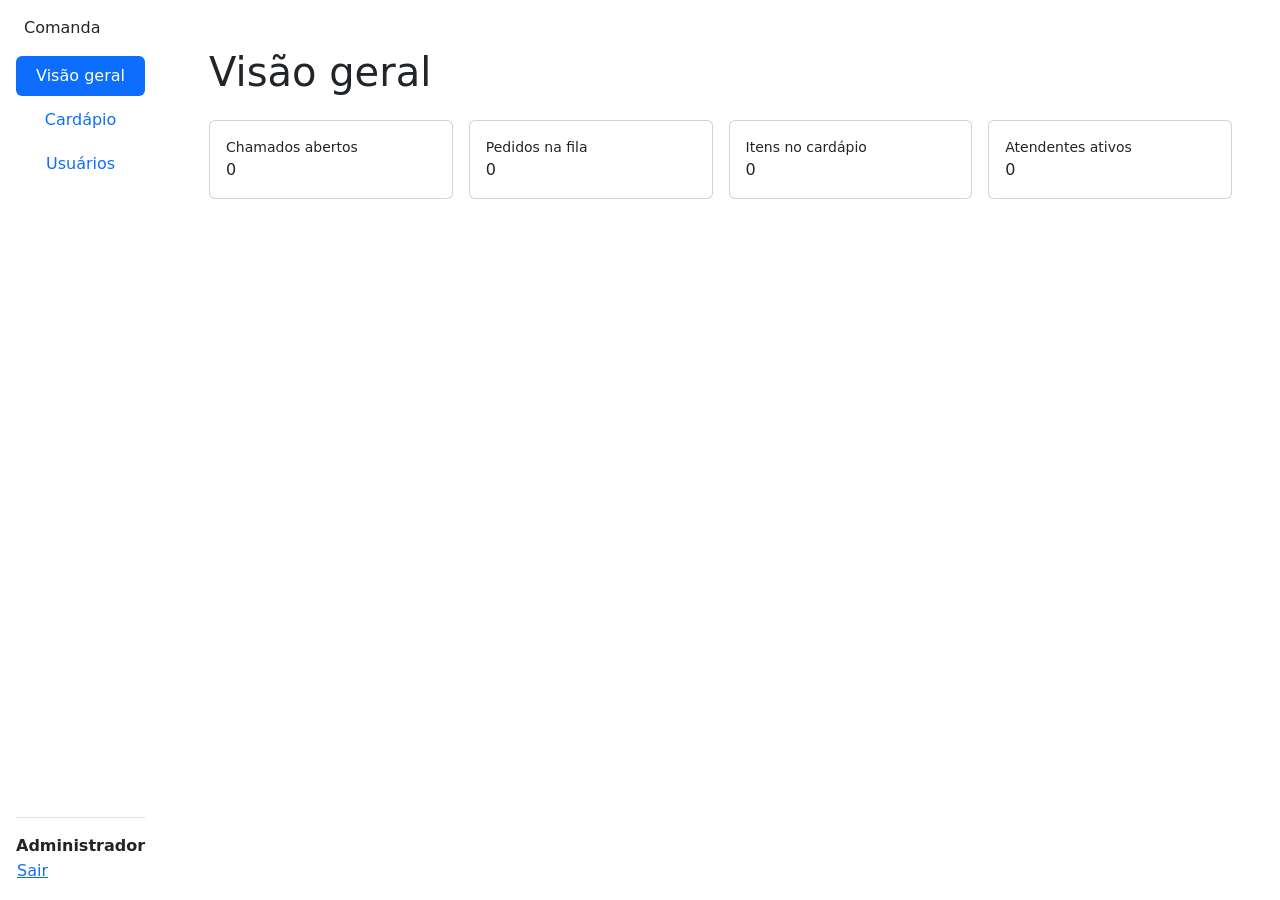
==== admin.html @ cacabf7b "Estrutura inicial: 4 paginas HTML" ====
<!doctype html>
<html lang="pt-BR">
  <head>
    
    <meta charset="utf-8" />
    <meta name="viewport" content="width=device-width, initial-scale=1" />
    <title>Comanda Administrador</title>
    <link
      href="https://cdn.jsdelivr.net/npm/bootstrap@5.3.3/dist/css/bootstrap.min.css"
      rel="stylesheet"
    />
    <link href="css/style.css" rel="stylesheet" />

  </head>
  <body class="cmd-body" data-perfil="admin">
    <div class="d-flex flex-column flex-md-row min-vh-100">
      <aside class="cmd-sidebar p-3 d-flex flex-column gap-3">
        <span class="cmd-logo cmd-logo-claro px-2">Comanda</span>

        <nav
          class="nav nav-pills flex-md-column gap-1"
          role="tablist"
          aria-label="Menu do administrador"
        >
          <button
            class="nav-link active"
            id="tab-visao-geral"
            data-bs-toggle="pill"
            data-bs-target="#aba-visao-geral"
            type="button"
            role="tab"
            aria-controls="aba-visao-geral"
            aria-selected="true"
          >
            Visão geral
          </button>
          <button
            class="nav-link"
            id="tab-cardapio"
            data-bs-toggle="pill"
            data-bs-target="#aba-cardapio"
            type="button"
            role="tab"
            aria-controls="aba-cardapio"
            aria-selected="false"
          >
            Cardápio
          </button>
          <button
            class="nav-link"
            id="tab-usuarios"
            data-bs-toggle="pill"
            data-bs-target="#aba-usuarios"
            type="button"
            role="tab"
            aria-controls="aba-usuarios"
            aria-selected="false"
          >
            Usuários
          </button>
        </nav>

        <div class="mt-md-auto pt-3 border-top cmd-sidebar-rodape">
          <div class="fw-semibold js-nome-usuario">Administrador</div>
          <button
            type="button"
            class="btn btn-link p-0 cmd-link-claro"
            id="btn-sair"
          >
            Sair
          </button>
        </div>
      </aside>

      <main class="flex-grow-1 p-3 p-md-5 cmd-conteudo">
        <div class="tab-content">
          <section
            class="tab-pane fade show active"
            id="aba-visao-geral"
            role="tabpanel"
            aria-labelledby="tab-visao-geral"
          >
            <h1 class="cmd-titulo-pagina mb-4">Visão geral</h1>
            <div class="row g-3">
              <div class="col-6 col-lg-3">
                <div class="card cmd-card">
                  <div class="card-body">
                    <div class="cmd-texto-apoio small">Chamados abertos</div>
                    <div class="cmd-numero-grande" id="resumo-chamados">0</div>
                  </div>
                </div>
              </div>
              <div class="col-6 col-lg-3">
                <div class="card cmd-card">
                  <div class="card-body">
                    <div class="cmd-texto-apoio small">Pedidos na fila</div>
                    <div class="cmd-numero-grande" id="resumo-pedidos">0</div>
                  </div>
                </div>
              </div>
              <div class="col-6 col-lg-3">
                <div class="card cmd-card">
                  <div class="card-body">
                    <div class="cmd-texto-apoio small">Itens no cardápio</div>
                    <div class="cmd-numero-grande" id="resumo-itens">0</div>
                  </div>
                </div>
              </div>
              <div class="col-6 col-lg-3">
                <div class="card cmd-card">
                  <div class="card-body">
                    <div class="cmd-texto-apoio small">Atendentes ativos</div>
                    <div class="cmd-numero-grande" id="resumo-atendentes">
                      0
                    </div>
                  </div>
                </div>
              </div>
            </div>
          </section>

          <section
            class="tab-pane fade"
            id="aba-cardapio"
            role="tabpanel"
            aria-labelledby="tab-cardapio"
          >
            <div
              class="d-flex flex-wrap justify-content-between align-items-center gap-3 mb-4"
            >
              <h1 class="cmd-titulo-pagina mb-0">Cardápio</h1>
              <button
                type="button"
                class="btn cmd-btn-principal"
                id="btn-novo-item"
              >
                Novo item
              </button>
            </div>

            <div class="row g-4 align-items-start">
              <div class="col-12 col-xl-8">
                <div class="card cmd-card">
                  <div class="table-responsive">
                    <table
                      class="table align-middle mb-0 cmd-tabela"
                      id="tabela-cardapio"
                    >
                      <thead>
                        <tr>
                          <th scope="col">Item</th>
                          <th scope="col">Categoria</th>
                          <th scope="col">Preço</th>
                          <th scope="col">Status</th>
                          <th scope="col" class="text-end">Ações</th>
                        </tr>
                      </thead>
                      <tbody id="corpo-cardapio"></tbody>
                    </table>
                  </div>
                </div>
                <p id="cardapio-vazio" class="cmd-texto-apoio mt-3 d-none">
                  Nenhum item cadastrado.
                </p>
              </div>

              <div class="col-12 col-xl-4">
                <form id="form-item" class="card cmd-card" novalidate>
                  <div class="card-body d-flex flex-column gap-3">
                    <h2 class="h5 mb-0" id="titulo-form-item">Novo item</h2>
                    <input type="hidden" id="item-id" />

                    <div>
                      <label for="item-nome" class="form-label">Nome</label>
                      <input
                        type="text"
                        class="form-control"
                        id="item-nome"
                        required
                      />
                    </div>
                    <div class="row g-3">
                      <div class="col-7">
                        <label for="item-categoria" class="form-label"
                          >Categoria</label
                        >
                        <select
                          class="form-select"
                          id="item-categoria"
                          required
                        >
                          <option value="Entradas">Entradas</option>
                          <option value="Petiscos">Petiscos</option>
                          <option value="Pratos">Pratos</option>
                          <option value="Drinks">Drinks</option>
                          <option value="Sobremesas">Sobremesas</option>
                        </select>
                      </div>
                      <div class="col-5">
                        <label for="item-preco" class="form-label">Preço</label>
                        <input
                          type="number"
                          class="form-control"
                          id="item-preco"
                          min="0"
                          step="0.01"
                          required
                        />
                      </div>
                    </div>
                    <div>
                      <label for="item-descricao" class="form-label"
                        >Descrição</label
                      >
                      <textarea
                        class="form-control"
                        id="item-descricao"
                        rows="3"
                      ></textarea>
                    </div>
                    <div>
                      <label for="item-imagem" class="form-label"
                        >Link da imagem (opcional)</label
                      >
                      <input
                        type="url"
                        class="form-control"
                        id="item-imagem"
                        placeholder="https://..."
                      />
                    </div>
                    <div class="form-check form-switch">
                      <input
                        class="form-check-input"
                        type="checkbox"
                        role="switch"
                        id="item-disponivel"
                        checked
                      />
                      <label class="form-check-label" for="item-disponivel"
                        >Disponível</label
                      >
                    </div>

                    <div
                      id="item-erro"
                      class="alert alert-danger d-none mb-0"
                      role="alert"
                    ></div>
                    <div class="d-flex gap-2">
                      <button
                        type="submit"
                        class="btn flex-fill cmd-btn-principal"
                        id="btn-salvar-item"
                      >
                        Salvar
                      </button>
                      <button
                        type="button"
                        class="btn flex-fill btn-outline-secondary"
                        id="btn-cancelar-item"
                      >
                        Cancelar
                      </button>
                    </div>
                  </div>
                </form>
              </div>
            </div>
          </section>

          <section
            class="tab-pane fade"
            id="aba-usuarios"
            role="tabpanel"
            aria-labelledby="tab-usuarios"
          >
            <div
              class="d-flex flex-wrap justify-content-between align-items-center gap-3 mb-2"
            >
              <div>
                <h1 class="cmd-titulo-pagina mb-1">Usuários</h1>
                <span class="cmd-texto-apoio"
                  >Equipe e clientes cadastrados.</span
                >
              </div>
              <button
                type="button"
                class="btn cmd-btn-principal"
                id="btn-novo-usuario"
              >
                Novo usuário
              </button>
            </div>

            <div
              class="d-flex flex-wrap gap-2 my-3"
              id="filtro-usuarios"
              role="group"
              aria-label="Filtrar usuários"
            >
              <button
                type="button"
                class="btn btn-sm rounded-pill active js-filtro"
                data-perfil="todos"
              >
                Todos
              </button>
              <button
                type="button"
                class="btn btn-sm rounded-pill js-filtro"
                data-perfil="atendente"
              >
                Atendentes
              </button>
              <button
                type="button"
                class="btn btn-sm rounded-pill js-filtro"
                data-perfil="cliente"
              >
                Clientes
              </button>
              <button
                type="button"
                class="btn btn-sm rounded-pill js-filtro"
                data-perfil="admin"
              >
                Admins
              </button>
            </div>

            <div class="row g-4 align-items-start">
              <div class="col-12 col-xl-8">
                <div class="card cmd-card">
                  <div class="table-responsive">
                    <table
                      class="table align-middle mb-0 cmd-tabela"
                      id="tabela-usuarios"
                    >
                      <thead>
                        <tr>
                          <th scope="col">Nome</th>
                          <th scope="col">E-mail</th>
                          <th scope="col">Perfil</th>
                          <th scope="col">Status</th>
                          <th scope="col" class="text-end">Ações</th>
                        </tr>
                      </thead>
                      <tbody id="corpo-usuarios"></tbody>
                    </table>
                  </div>
                </div>
                <p id="usuarios-vazio" class="cmd-texto-apoio mt-3 d-none">
                  Nenhum usuário encontrado.
                </p>
              </div>

              <div class="col-12 col-xl-4">
                <form id="form-usuario" class="card cmd-card" novalidate>
                  <div class="card-body d-flex flex-column gap-3">
                    <h2 class="h5 mb-0" id="titulo-form-usuario">
                      Novo usuário
                    </h2>
                    <input type="hidden" id="usuario-id" />

                    <div>
                      <label for="usuario-nome" class="form-label">Nome</label>
                      <input
                        type="text"
                        class="form-control"
                        id="usuario-nome"
                        required
                      />
                    </div>
                    <div>
                      <label for="usuario-email" class="form-label"
                        >E-mail</label
                      >
                      <input
                        type="email"
                        class="form-control"
                        id="usuario-email"
                        required
                      />
                    </div>
                    <div>
                      <label for="usuario-senha" class="form-label"
                        >Senha provisória</label
                      >
                      <input
                        type="password"
                        class="form-control"
                        id="usuario-senha"
                        minlength="6"
                      />
                    </div>
                    <div>
                      <label for="usuario-perfil" class="form-label"
                        >Perfil</label
                      >
                      <select class="form-select" id="usuario-perfil" required>
                        <option value="atendente">Atendente</option>
                        <option value="admin">Administrador</option>
                      </select>
                    </div>

                    <div
                      id="usuario-erro"
                      class="alert alert-danger d-none mb-0"
                      role="alert"
                    ></div>
                    <div class="d-flex gap-2">
                      <button
                        type="submit"
                        class="btn flex-fill cmd-btn-principal"
                        id="btn-salvar-usuario"
                      >
                        Criar conta
                      </button>
                      <button
                        type="button"
                        class="btn flex-fill btn-outline-secondary"
                        id="btn-cancelar-usuario"
                      >
                        Cancelar
                      </button>
                    </div>
                  </div>
                </form>
              </div>
            </div>
          </section>
        </div>
      </main>
    </div>

    <template id="tpl-linha-item">
      <tr>
        <td class="fw-semibold js-nome"></td>
        <td class="js-categoria"></td>
        <td class="js-preco"></td>
        <td><span class="badge cmd-status js-status"></span></td>
        <td class="text-end text-nowrap">
          <button type="button" class="btn btn-sm btn-link js-editar">
            Editar
          </button>
          <button
            type="button"
            class="btn btn-sm btn-link text-secondary js-excluir"
          >
            Excluir
          </button>
        </td>
      </tr>
    </template>

    <template id="tpl-linha-usuario">
      <tr>
        <td class="fw-semibold js-nome"></td>
        <td class="js-email"></td>
        <td class="js-perfil"></td>
        <td><span class="badge cmd-status js-status"></span></td>
        <td class="text-end text-nowrap">
          <button type="button" class="btn btn-sm btn-link js-editar">
            Editar
          </button>
          <button
            type="button"
            class="btn btn-sm btn-link text-secondary js-ativar"
          >
            Desativar
          </button>
        </td>
      </tr>
    </template>

    <script src="https://cdn.jsdelivr.net/npm/bootstrap@5.3.3/dist/js/bootstrap.bundle.min.js"></script>
    <script src="js/storage.js"></script>
    <script src="js/auth.js"></script>
    <script src="js/admin.js"></script>
  </body>
</html>
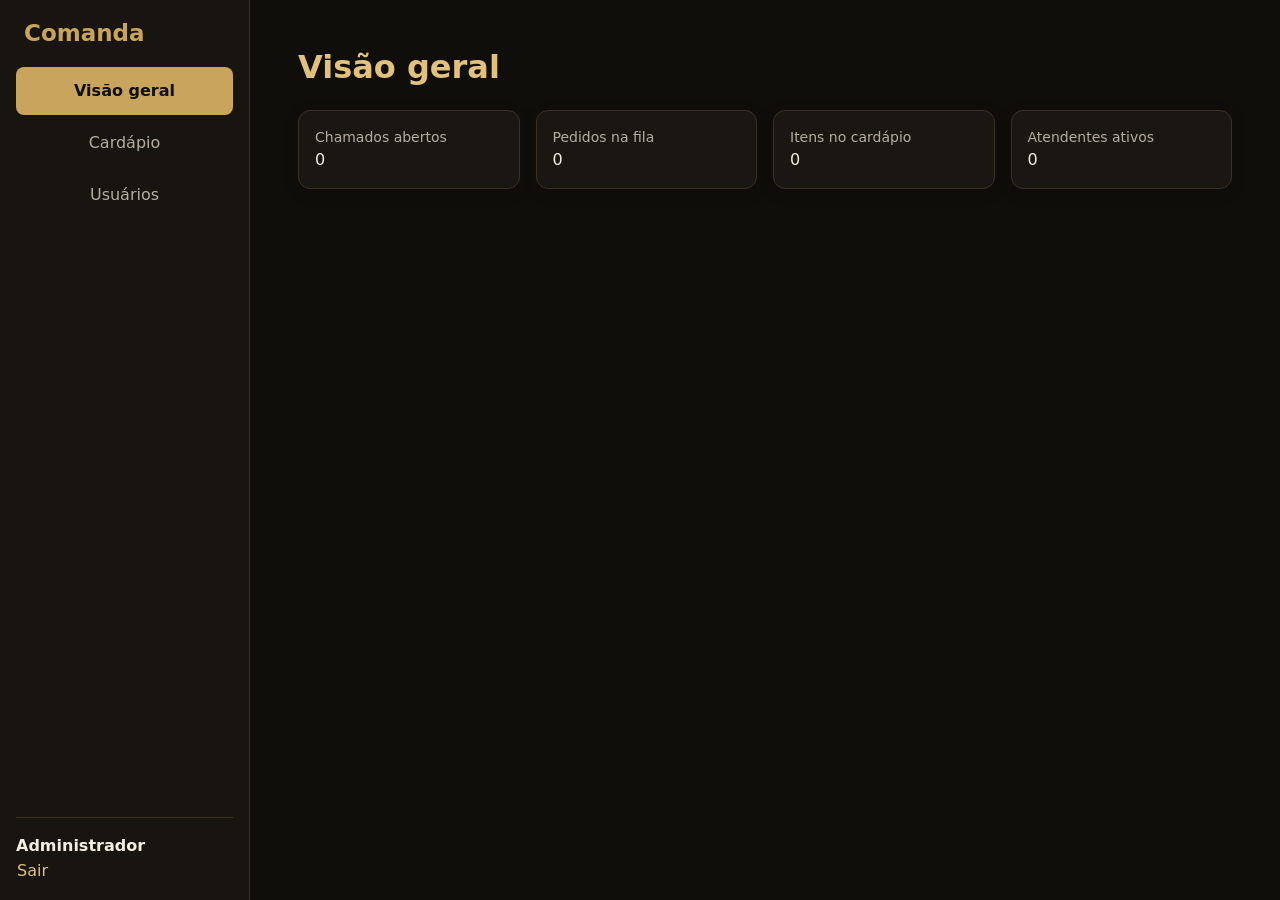
==== commit 5a7fc418: "Primeira versão do site Sabor da Terra" ====
--- a/admin.html
+++ b/admin.html
@@ -9,7 +9,7 @@
       href="https://cdn.jsdelivr.net/npm/bootstrap@5.3.3/dist/css/bootstrap.min.css"
       rel="stylesheet"
     />
-    <link href="css/style.css" rel="stylesheet" />
+    <link href="css/admin.css" rel="stylesheet" />
 
   </head>
   <body class="cmd-body" data-perfil="admin">
--- a/css/admin.css
+++ b/css/admin.css
@@ -0,0 +1,252 @@
+
+
+:root {
+    --fundo: #100e0b;
+    --superficie: #1a1713;
+    --borda: #3a3122;
+    --ouro: #c9a45c;
+    --ouro-claro: #e2c17d;
+    --texto: #f4eee2;
+    --apoio: #b5ada0;
+}
+
+
+
+* {
+    box-sizing: border-box;
+}
+
+.cmd-body {
+    background: var(--fundo) !important;
+    color: var(--texto) !important;
+    min-height: 100vh;
+}
+
+
+
+.cmd-sidebar {
+    background: #18140f !important;
+    color: var(--texto);
+    border-right: 1px solid var(--borda);
+    width: 250px;
+    min-width: 250px;
+    min-height: 100vh;
+}
+
+.cmd-logo,
+.cmd-logo-claro {
+    color: var(--ouro) !important;
+    font-size: 23px;
+    font-weight: bold;
+}
+
+
+
+.cmd-sidebar .nav-link {
+    color: var(--apoio);
+    border-radius: 8px;
+    padding: 12px;
+    transition: .2s;
+}
+
+.cmd-sidebar .nav-link:hover {
+    background: #292219;
+    color: var(--ouro-claro);
+}
+
+.cmd-sidebar .nav-link.active {
+    background: var(--ouro) !important;
+    color: #100e0b !important;
+    font-weight: bold;
+}
+
+
+
+.cmd-sidebar-rodape {
+    border-color: var(--borda) !important;
+}
+
+.cmd-link-claro {
+    color: var(--ouro-claro) !important;
+    text-decoration: none;
+}
+
+
+
+.cmd-conteudo {
+    background: var(--fundo);
+}
+
+.cmd-titulo-pagina {
+    color: var(--ouro-claro);
+    font-weight: 700;
+    font-size: 32px;
+}
+
+.cmd-texto-apoio {
+    color: var(--apoio) !important;
+}
+
+
+.cmd-card {
+    background: var(--superficie) !important;
+    color: var(--texto) !important;
+    border: 1px solid var(--borda) !important;
+    border-radius: 12px !important;
+    box-shadow: 0 4px 15px rgba(0,0,0,.15);
+}
+
+.cmd-card .card-body {
+    color: var(--texto);
+}
+
+.cmd-card strong,
+.cmd-card h2,
+.cmd-card h3 {
+    color: var(--ouro-claro);
+}
+
+
+
+.cmd-btn-principal {
+    background: var(--ouro) !important;
+    color: #100e0b !important;
+    border: none !important;
+    border-radius: 8px;
+    font-weight: bold;
+    padding: 10px 18px;
+}
+
+.cmd-btn-principal:hover {
+    background: var(--ouro-claro) !important;
+    color: #100e0b !important;
+}
+
+
+
+.js-filtro {
+    background: var(--superficie) !important;
+    color: var(--apoio) !important;
+    border: 1px solid var(--borda) !important;
+}
+
+.js-filtro.active {
+    background: var(--ouro) !important;
+    color: #100e0b !important;
+    border-color: var(--ouro) !important;
+}
+
+
+
+.cmd-coluna {
+    background: #17130f;
+    border: 1px solid var(--borda);
+    border-radius: 12px;
+    padding: 16px;
+}
+
+.cmd-coluna h2 {
+    color: var(--ouro-claro);
+}
+
+
+
+.cmd-selo {
+    background: var(--ouro) !important;
+    color: #100e0b !important;
+}
+
+.cmd-status {
+    background: #49391f;
+    color: var(--ouro-claro);
+    padding: 7px 12px;
+}
+
+.cmd-destino {
+    background: var(--ouro) !important;
+    color: #100e0b !important;
+}
+
+
+
+.cmd-numero-mesa,
+.cmd-preco,
+#pedido-total {
+    color: var(--ouro-claro);
+    font-weight: bold;
+}
+
+
+.form-control {
+    background: #100e0b !important;
+    color: var(--texto) !important;
+    border: 1px solid var(--borda) !important;
+}
+
+.form-control::placeholder {
+    color: #82796c;
+}
+
+.form-control:focus {
+    border-color: var(--ouro) !important;
+    box-shadow: 0 0 0 3px rgba(201,164,92,.15) !important;
+}
+
+.form-label {
+    color: var(--texto);
+}
+
+
+
+.btn-outline-dark {
+    color: var(--ouro-claro) !important;
+    border-color: var(--ouro) !important;
+}
+
+.btn-outline-dark:hover {
+    background: var(--ouro) !important;
+    color: #100e0b !important;
+}
+
+.btn-outline-secondary {
+    color: var(--apoio) !important;
+    border-color: var(--borda) !important;
+}
+
+
+
+.cmd-linha-pedido {
+    color: var(--texto);
+    border-bottom: 1px solid var(--borda);
+    padding: 8px 0;
+}
+
+
+
+@media (max-width: 767px) {
+    .cmd-sidebar {
+        width: 100%;
+        min-width: 0;
+        min-height: auto;
+        border-right: none;
+        border-bottom: 1px solid var(--borda);
+    }
+
+    .cmd-sidebar .nav {
+        flex-direction: row !important;
+        flex-wrap: wrap;
+    }
+
+    .cmd-sidebar .nav-link {
+        font-size: 13px;
+        padding: 9px;
+    }
+
+    .cmd-conteudo {
+        padding: 20px !important;
+    }
+
+    .cmd-titulo-pagina {
+        font-size: 25px;
+    }
+}
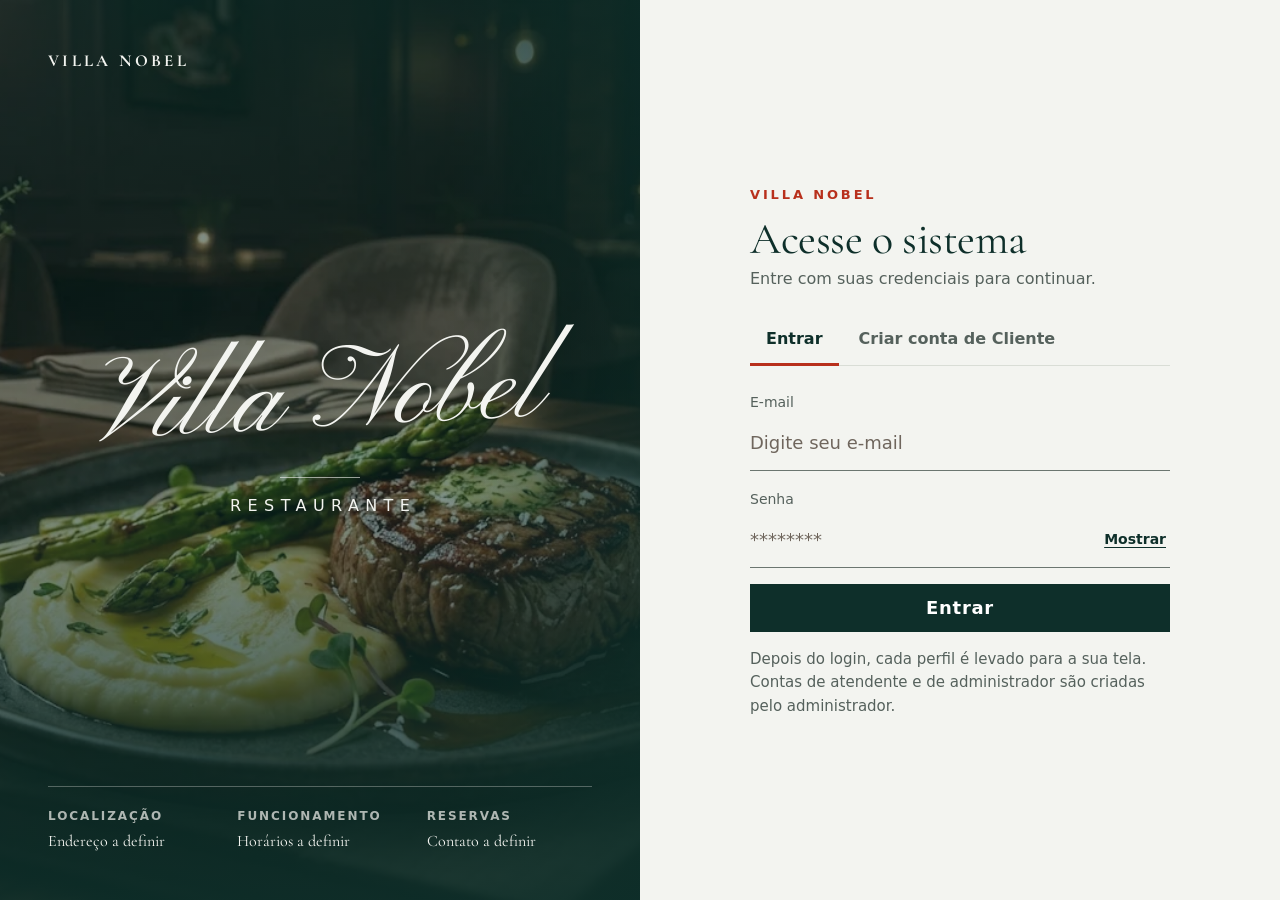
==== commit f787aace: "system Villa Nobel: 90%" ====
--- a/admin.html
+++ b/admin.html
@@ -1,482 +1,594 @@
-<!doctype html>
-<html lang="pt-BR">
-  <head>
-    
-    <meta charset="utf-8" />
-    <meta name="viewport" content="width=device-width, initial-scale=1" />
-    <title>Comanda Administrador</title>
-    <link
-      href="https://cdn.jsdelivr.net/npm/bootstrap@5.3.3/dist/css/bootstrap.min.css"
-      rel="stylesheet"
-    />
-    <link href="css/admin.css" rel="stylesheet" />
-
-  </head>
-  <body class="cmd-body" data-perfil="admin">
-    <div class="d-flex flex-column flex-md-row min-vh-100">
-      <aside class="cmd-sidebar p-3 d-flex flex-column gap-3">
-        <span class="cmd-logo cmd-logo-claro px-2">Comanda</span>
-
-        <nav
-          class="nav nav-pills flex-md-column gap-1"
-          role="tablist"
-          aria-label="Menu do administrador"
-        >
-          <button
-            class="nav-link active"
-            id="tab-visao-geral"
-            data-bs-toggle="pill"
-            data-bs-target="#aba-visao-geral"
-            type="button"
-            role="tab"
-            aria-controls="aba-visao-geral"
-            aria-selected="true"
-          >
-            Visão geral
-          </button>
-          <button
-            class="nav-link"
-            id="tab-cardapio"
-            data-bs-toggle="pill"
-            data-bs-target="#aba-cardapio"
-            type="button"
-            role="tab"
-            aria-controls="aba-cardapio"
-            aria-selected="false"
-          >
-            Cardápio
-          </button>
-          <button
-            class="nav-link"
-            id="tab-usuarios"
-            data-bs-toggle="pill"
-            data-bs-target="#aba-usuarios"
-            type="button"
-            role="tab"
-            aria-controls="aba-usuarios"
-            aria-selected="false"
-          >
-            Usuários
-          </button>
-        </nav>
-
-        <div class="mt-md-auto pt-3 border-top cmd-sidebar-rodape">
-          <div class="fw-semibold js-nome-usuario">Administrador</div>
-          <button
-            type="button"
-            class="btn btn-link p-0 cmd-link-claro"
-            id="btn-sair"
-          >
-            Sair
-          </button>
-        </div>
-      </aside>
-
-      <main class="flex-grow-1 p-3 p-md-5 cmd-conteudo">
-        <div class="tab-content">
-          <section
-            class="tab-pane fade show active"
-            id="aba-visao-geral"
-            role="tabpanel"
-            aria-labelledby="tab-visao-geral"
-          >
-            <h1 class="cmd-titulo-pagina mb-4">Visão geral</h1>
-            <div class="row g-3">
-              <div class="col-6 col-lg-3">
-                <div class="card cmd-card">
-                  <div class="card-body">
-                    <div class="cmd-texto-apoio small">Chamados abertos</div>
-                    <div class="cmd-numero-grande" id="resumo-chamados">0</div>
-                  </div>
-                </div>
-              </div>
-              <div class="col-6 col-lg-3">
-                <div class="card cmd-card">
-                  <div class="card-body">
-                    <div class="cmd-texto-apoio small">Pedidos na fila</div>
-                    <div class="cmd-numero-grande" id="resumo-pedidos">0</div>
-                  </div>
-                </div>
-              </div>
-              <div class="col-6 col-lg-3">
-                <div class="card cmd-card">
-                  <div class="card-body">
-                    <div class="cmd-texto-apoio small">Itens no cardápio</div>
-                    <div class="cmd-numero-grande" id="resumo-itens">0</div>
-                  </div>
-                </div>
-              </div>
-              <div class="col-6 col-lg-3">
-                <div class="card cmd-card">
-                  <div class="card-body">
-                    <div class="cmd-texto-apoio small">Atendentes ativos</div>
-                    <div class="cmd-numero-grande" id="resumo-atendentes">
-                      0
-                    </div>
-                  </div>
-                </div>
-              </div>
-            </div>
-          </section>
-
-          <section
-            class="tab-pane fade"
-            id="aba-cardapio"
-            role="tabpanel"
-            aria-labelledby="tab-cardapio"
-          >
-            <div
-              class="d-flex flex-wrap justify-content-between align-items-center gap-3 mb-4"
-            >
-              <h1 class="cmd-titulo-pagina mb-0">Cardápio</h1>
-              <button
-                type="button"
-                class="btn cmd-btn-principal"
-                id="btn-novo-item"
-              >
-                Novo item
-              </button>
-            </div>
-
-            <div class="row g-4 align-items-start">
-              <div class="col-12 col-xl-8">
-                <div class="card cmd-card">
-                  <div class="table-responsive">
-                    <table
-                      class="table align-middle mb-0 cmd-tabela"
-                      id="tabela-cardapio"
-                    >
-                      <thead>
-                        <tr>
-                          <th scope="col">Item</th>
-                          <th scope="col">Categoria</th>
-                          <th scope="col">Preço</th>
-                          <th scope="col">Status</th>
-                          <th scope="col" class="text-end">Ações</th>
-                        </tr>
-                      </thead>
-                      <tbody id="corpo-cardapio"></tbody>
-                    </table>
-                  </div>
-                </div>
-                <p id="cardapio-vazio" class="cmd-texto-apoio mt-3 d-none">
-                  Nenhum item cadastrado.
-                </p>
-              </div>
-
-              <div class="col-12 col-xl-4">
-                <form id="form-item" class="card cmd-card" novalidate>
-                  <div class="card-body d-flex flex-column gap-3">
-                    <h2 class="h5 mb-0" id="titulo-form-item">Novo item</h2>
-                    <input type="hidden" id="item-id" />
-
-                    <div>
-                      <label for="item-nome" class="form-label">Nome</label>
-                      <input
-                        type="text"
-                        class="form-control"
-                        id="item-nome"
-                        required
-                      />
-                    </div>
-                    <div class="row g-3">
-                      <div class="col-7">
-                        <label for="item-categoria" class="form-label"
-                          >Categoria</label
-                        >
-                        <select
-                          class="form-select"
-                          id="item-categoria"
-                          required
-                        >
-                          <option value="Entradas">Entradas</option>
-                          <option value="Petiscos">Petiscos</option>
-                          <option value="Pratos">Pratos</option>
-                          <option value="Drinks">Drinks</option>
-                          <option value="Sobremesas">Sobremesas</option>
-                        </select>
-                      </div>
-                      <div class="col-5">
-                        <label for="item-preco" class="form-label">Preço</label>
-                        <input
-                          type="number"
-                          class="form-control"
-                          id="item-preco"
-                          min="0"
-                          step="0.01"
-                          required
-                        />
-                      </div>
-                    </div>
-                    <div>
-                      <label for="item-descricao" class="form-label"
-                        >Descrição</label
-                      >
-                      <textarea
-                        class="form-control"
-                        id="item-descricao"
-                        rows="3"
-                      ></textarea>
-                    </div>
-                    <div>
-                      <label for="item-imagem" class="form-label"
-                        >Link da imagem (opcional)</label
-                      >
-                      <input
-                        type="url"
-                        class="form-control"
-                        id="item-imagem"
-                        placeholder="https://..."
-                      />
-                    </div>
-                    <div class="form-check form-switch">
-                      <input
-                        class="form-check-input"
-                        type="checkbox"
-                        role="switch"
-                        id="item-disponivel"
-                        checked
-                      />
-                      <label class="form-check-label" for="item-disponivel"
-                        >Disponível</label
-                      >
-                    </div>
-
-                    <div
-                      id="item-erro"
-                      class="alert alert-danger d-none mb-0"
-                      role="alert"
-                    ></div>
-                    <div class="d-flex gap-2">
-                      <button
-                        type="submit"
-                        class="btn flex-fill cmd-btn-principal"
-                        id="btn-salvar-item"
-                      >
-                        Salvar
-                      </button>
-                      <button
-                        type="button"
-                        class="btn flex-fill btn-outline-secondary"
-                        id="btn-cancelar-item"
-                      >
-                        Cancelar
-                      </button>
-                    </div>
-                  </div>
-                </form>
-              </div>
-            </div>
-          </section>
-
-          <section
-            class="tab-pane fade"
-            id="aba-usuarios"
-            role="tabpanel"
-            aria-labelledby="tab-usuarios"
-          >
-            <div
-              class="d-flex flex-wrap justify-content-between align-items-center gap-3 mb-2"
-            >
-              <div>
-                <h1 class="cmd-titulo-pagina mb-1">Usuários</h1>
-                <span class="cmd-texto-apoio"
-                  >Equipe e clientes cadastrados.</span
-                >
-              </div>
-              <button
-                type="button"
-                class="btn cmd-btn-principal"
-                id="btn-novo-usuario"
-              >
-                Novo usuário
-              </button>
-            </div>
-
-            <div
-              class="d-flex flex-wrap gap-2 my-3"
-              id="filtro-usuarios"
-              role="group"
-              aria-label="Filtrar usuários"
-            >
-              <button
-                type="button"
-                class="btn btn-sm rounded-pill active js-filtro"
-                data-perfil="todos"
-              >
-                Todos
-              </button>
-              <button
-                type="button"
-                class="btn btn-sm rounded-pill js-filtro"
-                data-perfil="atendente"
-              >
-                Atendentes
-              </button>
-              <button
-                type="button"
-                class="btn btn-sm rounded-pill js-filtro"
-                data-perfil="cliente"
-              >
-                Clientes
-              </button>
-              <button
-                type="button"
-                class="btn btn-sm rounded-pill js-filtro"
-                data-perfil="admin"
-              >
-                Admins
-              </button>
-            </div>
-
-            <div class="row g-4 align-items-start">
-              <div class="col-12 col-xl-8">
-                <div class="card cmd-card">
-                  <div class="table-responsive">
-                    <table
-                      class="table align-middle mb-0 cmd-tabela"
-                      id="tabela-usuarios"
-                    >
-                      <thead>
-                        <tr>
-                          <th scope="col">Nome</th>
-                          <th scope="col">E-mail</th>
-                          <th scope="col">Perfil</th>
-                          <th scope="col">Status</th>
-                          <th scope="col" class="text-end">Ações</th>
-                        </tr>
-                      </thead>
-                      <tbody id="corpo-usuarios"></tbody>
-                    </table>
-                  </div>
-                </div>
-                <p id="usuarios-vazio" class="cmd-texto-apoio mt-3 d-none">
-                  Nenhum usuário encontrado.
-                </p>
-              </div>
-
-              <div class="col-12 col-xl-4">
-                <form id="form-usuario" class="card cmd-card" novalidate>
-                  <div class="card-body d-flex flex-column gap-3">
-                    <h2 class="h5 mb-0" id="titulo-form-usuario">
-                      Novo usuário
-                    </h2>
-                    <input type="hidden" id="usuario-id" />
-
-                    <div>
-                      <label for="usuario-nome" class="form-label">Nome</label>
-                      <input
-                        type="text"
-                        class="form-control"
-                        id="usuario-nome"
-                        required
-                      />
-                    </div>
-                    <div>
-                      <label for="usuario-email" class="form-label"
-                        >E-mail</label
-                      >
-                      <input
-                        type="email"
-                        class="form-control"
-                        id="usuario-email"
-                        required
-                      />
-                    </div>
-                    <div>
-                      <label for="usuario-senha" class="form-label"
-                        >Senha provisória</label
-                      >
-                      <input
-                        type="password"
-                        class="form-control"
-                        id="usuario-senha"
-                        minlength="6"
-                      />
-                    </div>
-                    <div>
-                      <label for="usuario-perfil" class="form-label"
-                        >Perfil</label
-                      >
-                      <select class="form-select" id="usuario-perfil" required>
-                        <option value="atendente">Atendente</option>
-                        <option value="admin">Administrador</option>
-                      </select>
-                    </div>
-
-                    <div
-                      id="usuario-erro"
-                      class="alert alert-danger d-none mb-0"
-                      role="alert"
-                    ></div>
-                    <div class="d-flex gap-2">
-                      <button
-                        type="submit"
-                        class="btn flex-fill cmd-btn-principal"
-                        id="btn-salvar-usuario"
-                      >
-                        Criar conta
-                      </button>
-                      <button
-                        type="button"
-                        class="btn flex-fill btn-outline-secondary"
-                        id="btn-cancelar-usuario"
-                      >
-                        Cancelar
-                      </button>
-                    </div>
-                  </div>
-                </form>
-              </div>
-            </div>
-          </section>
-        </div>
-      </main>
-    </div>
-
-    <template id="tpl-linha-item">
-      <tr>
-        <td class="fw-semibold js-nome"></td>
-        <td class="js-categoria"></td>
-        <td class="js-preco"></td>
-        <td><span class="badge cmd-status js-status"></span></td>
-        <td class="text-end text-nowrap">
-          <button type="button" class="btn btn-sm btn-link js-editar">
-            Editar
-          </button>
-          <button
-            type="button"
-            class="btn btn-sm btn-link text-secondary js-excluir"
-          >
-            Excluir
-          </button>
-        </td>
-      </tr>
-    </template>
-
-    <template id="tpl-linha-usuario">
-      <tr>
-        <td class="fw-semibold js-nome"></td>
-        <td class="js-email"></td>
-        <td class="js-perfil"></td>
-        <td><span class="badge cmd-status js-status"></span></td>
-        <td class="text-end text-nowrap">
-          <button type="button" class="btn btn-sm btn-link js-editar">
-            Editar
-          </button>
-          <button
-            type="button"
-            class="btn btn-sm btn-link text-secondary js-ativar"
-          >
-            Desativar
-          </button>
-        </td>
-      </tr>
-    </template>
-
-    <script src="https://cdn.jsdelivr.net/npm/bootstrap@5.3.3/dist/js/bootstrap.bundle.min.js"></script>
-    <script src="js/storage.js"></script>
-    <script src="js/auth.js"></script>
-    <script src="js/admin.js"></script>
-  </body>
-</html>
+<!DOCTYPE html>
+<html lang="pt-BR">
+  <head>
+
+    <meta charset="utf-8" />
+    <meta name="viewport" content="width=device-width, initial-scale=1" />
+    <meta name="theme-color" content="#0E2F2A" />
+    <meta name="description" content="Villa Nobel — sistema de atendimento e cardápio digital." />
+    <link rel="icon" href="data:image/svg+xml,%3Csvg xmlns='http://www.w3.org/2000/svg' viewBox='0 0 64 64'%3E%3Crect width='64' height='64' rx='12' fill='%230E2F2A'/%3E%3Ctext x='32' y='45' text-anchor='middle' font-family='Georgia,serif' font-style='italic' font-size='40' fill='%23F3F4F0'%3EV%3C/text%3E%3C/svg%3E" />
+<title>Villa Nobel | Administrador</title>
+    <link
+      href="https://cdn.jsdelivr.net/npm/bootstrap@5.3.3/dist/css/bootstrap.min.css"
+      rel="stylesheet"
+    />
+    <link rel="preconnect" href="https://fonts.googleapis.com" />
+    <link rel="preconnect" href="https://fonts.gstatic.com" crossorigin />
+    <link
+      href="https://fonts.googleapis.com/css2?family=Pinyon+Script&family=Cormorant+Garamond:wght@500;600;700&display=swap"
+      rel="stylesheet"
+    />
+    <link href="css/style.css" rel="stylesheet" />
+
+  </head>
+  <body class="cmd-body" data-perfil="admin">
+    <div class="d-flex flex-column flex-md-row min-vh-100">
+      <aside class="cmd-sidebar p-3 d-flex flex-column gap-3">
+        <div class="cmd-marca px-2">
+          <span class="cmd-logo">Villa Nobel</span>
+          <span class="cmd-marca-tipo">Restaurante</span>
+        </div>
+
+        <nav
+          class="nav nav-pills flex-md-column gap-1"
+          role="tablist"
+          aria-label="Menu do administrador"
+        >
+          <button
+            class="nav-link active"
+            id="tab-visao-geral"
+            data-bs-toggle="pill"
+            data-bs-target="#aba-visao-geral"
+            type="button"
+            role="tab"
+            aria-controls="aba-visao-geral"
+            aria-selected="true"
+          >
+            <svg class="cmd-icone" viewBox="0 0 24 24" aria-hidden="true"><path d="M4 13h6V4H4zM14 20h6V4h-6zM4 20h6v-3H4z"/></svg>
+            <span>Visão geral</span>
+          </button>
+          <button
+            class="nav-link"
+            id="tab-cardapio"
+            data-bs-toggle="pill"
+            data-bs-target="#aba-cardapio"
+            type="button"
+            role="tab"
+            aria-controls="aba-cardapio"
+            aria-selected="false"
+          >
+            <svg class="cmd-icone" viewBox="0 0 24 24" aria-hidden="true"><path d="M7 3v8M4 3v5a3 3 0 0 0 6 0V3M7 11v10M17 3c-2 2-3 5-3 8h3v10"/></svg>
+            <span>Cardápio</span>
+          </button>
+          <button
+            class="nav-link"
+            id="tab-usuarios"
+            data-bs-toggle="pill"
+            data-bs-target="#aba-usuarios"
+            type="button"
+            role="tab"
+            aria-controls="aba-usuarios"
+            aria-selected="false"
+          >
+            <svg class="cmd-icone" viewBox="0 0 24 24" aria-hidden="true"><path d="M16 20v-1a4 4 0 0 0-4-4H8a4 4 0 0 0-4 4v1M10 11a3 3 0 1 0 0-6 3 3 0 0 0 0 6M20 20v-1a3 3 0 0 0-2-2.8"/></svg>
+            <span>Usuários</span>
+          </button>
+        </nav>
+
+        <div class="mt-md-auto pt-3 border-top cmd-sidebar-rodape">
+          <div class="fw-semibold js-nome-usuario">Administrador</div>
+          <button
+            type="button"
+            class="btn btn-link p-0 cmd-link-claro"
+            id="btn-sair"
+          >
+            Sair
+          </button>
+        </div>
+      </aside>
+
+      <main class="flex-grow-1 p-3 p-md-5 cmd-conteudo">
+        <div class="tab-content">
+          <section
+            class="tab-pane fade show active"
+            id="aba-visao-geral"
+            role="tabpanel"
+            aria-labelledby="tab-visao-geral"
+          >
+            <h1 class="cmd-titulo-pagina mb-4">Visão geral</h1>
+            <div class="row g-3">
+              <div class="col-6 col-lg-3">
+                <div class="card cmd-card">
+                  <div class="card-body">
+                    <div class="cmd-texto-apoio small">Chamados abertos</div>
+                    <div class="cmd-numero-grande" id="resumo-chamados">0</div>
+                  </div>
+                </div>
+              </div>
+              <div class="col-6 col-lg-3">
+                <div class="card cmd-card">
+                  <div class="card-body">
+                    <div class="cmd-texto-apoio small">Pedidos na fila</div>
+                    <div class="cmd-numero-grande" id="resumo-pedidos">0</div>
+                  </div>
+                </div>
+              </div>
+              <div class="col-6 col-lg-3">
+                <div class="card cmd-card">
+                  <div class="card-body">
+                    <div class="cmd-texto-apoio small">Itens no cardápio</div>
+                    <div class="cmd-numero-grande" id="resumo-itens">0</div>
+                  </div>
+                </div>
+              </div>
+              <div class="col-6 col-lg-3">
+                <div class="card cmd-card">
+                  <div class="card-body">
+                    <div class="cmd-texto-apoio small">Atendentes ativos</div>
+                    <div class="cmd-numero-grande" id="resumo-atendentes">
+                      0
+                    </div>
+                  </div>
+                </div>
+              </div>
+            </div>
+
+            <div class="row g-3 mt-1" id="painel-resumo">
+              <div class="col-12 col-xl-5">
+                <section class="card cmd-card h-100" aria-labelledby="titulo-ult-chamados">
+                  <div class="card-body">
+                    <div class="d-flex justify-content-between align-items-center mb-3">
+                      <h2 class="h5 mb-0" id="titulo-ult-chamados">Últimos chamados</h2>
+                      <span class="cmd-texto-apoio small" id="ult-chamados-hora"></span>
+                    </div>
+                    <ul class="cmd-lista-atividade list-unstyled mb-0" id="ult-chamados"></ul>
+                  </div>
+                </section>
+              </div>
+              <div class="col-12 col-md-6 col-xl-4">
+                <section class="card cmd-card h-100" aria-labelledby="titulo-fila-status">
+                  <div class="card-body">
+                    <h2 class="h5 mb-3" id="titulo-fila-status">Fila do balcão</h2>
+                    <div class="cmd-barras" id="barras-fila"></div>
+                  </div>
+                </section>
+              </div>
+              <div class="col-12 col-md-6 col-xl-3">
+                <section class="card cmd-card h-100" aria-labelledby="titulo-por-categoria">
+                  <div class="card-body">
+                    <h2 class="h5 mb-3" id="titulo-por-categoria">Cardápio por categoria</h2>
+                    <div class="cmd-barras" id="barras-categorias"></div>
+                  </div>
+                </section>
+              </div>
+            </div>
+          </section>
+
+          <section
+            class="tab-pane fade"
+            id="aba-cardapio"
+            role="tabpanel"
+            aria-labelledby="tab-cardapio"
+          >
+            <div
+              class="d-flex flex-wrap justify-content-between align-items-center gap-3 mb-4"
+            >
+              <h1 class="cmd-titulo-pagina mb-0">Cardápio</h1>
+              <button
+                type="button"
+                class="btn cmd-btn-principal"
+                id="btn-novo-item"
+              >
+                Novo item
+              </button>
+            </div>
+
+            <div class="row g-4 align-items-start">
+              <div class="col-12 col-xxl-8">
+                <div class="cmd-busca cmd-busca-tabela mb-3" data-busca-tabela="corpo-cardapio">
+                  <label for="busca-itens" class="visually-hidden">Buscar item</label>
+                  <svg class="cmd-icone" viewBox="0 0 24 24" aria-hidden="true"><circle cx="11" cy="11" r="6"/><path d="m20 20-4.5-4.5"/></svg>
+                  <input type="search" id="busca-itens" class="form-control" placeholder="Buscar item ou categoria" autocomplete="off" />
+                </div>
+                <div class="card cmd-card">
+                  <div class="table-responsive">
+                    <table
+                      class="table align-middle mb-0 cmd-tabela"
+                      id="tabela-cardapio"
+                    >
+                      <thead>
+                        <tr>
+                          <th scope="col">Item</th>
+                          <th scope="col">Categoria</th>
+                          <th scope="col">Preço</th>
+                          <th scope="col">Status</th>
+                          <th scope="col" class="text-end">Ações</th>
+                        </tr>
+                      </thead>
+                      <tbody id="corpo-cardapio"></tbody>
+                    </table>
+                  </div>
+                </div>
+                <p id="cardapio-vazio" class="cmd-texto-apoio mt-3 d-none">
+                  Nenhum item cadastrado.
+                </p>
+              </div>
+
+              <div class="col-12 col-xxl-4">
+                <form id="form-item" class="card cmd-card" novalidate>
+                  <div class="card-body d-flex flex-column gap-3">
+                    <h2 class="h5 mb-0" id="titulo-form-item">Novo item</h2>
+                    <input type="hidden" id="item-id" />
+
+                    <div>
+                      <label for="item-nome" class="form-label">Nome</label>
+                      <input
+                        type="text"
+                        class="form-control"
+                        id="item-nome"
+                        required
+                      />
+                    </div>
+                    <div class="row g-3">
+                      <div class="col-7">
+                        <label for="item-categoria" class="form-label"
+                          >Categoria</label
+                        >
+                        <select
+                          class="form-select"
+                          id="item-categoria"
+                          required
+                        >
+                          <option value="Entradas">Entradas</option>
+                          <option value="Petiscos">Petiscos</option>
+                          <option value="Pratos">Pratos</option>
+                          <option value="Drinks">Drinks</option>
+                          <option value="Sobremesas">Sobremesas</option>
+                        </select>
+                      </div>
+                      <div class="col-5">
+                        <label for="item-preco" class="form-label">Preço</label>
+                        <input
+                          type="number"
+                          class="form-control"
+                          id="item-preco"
+                          min="0"
+                          step="0.01"
+                          required
+                        />
+                      </div>
+                    </div>
+                    <div>
+                      <label for="item-descricao" class="form-label"
+                        >Descrição</label
+                      >
+                      <textarea
+                        class="form-control"
+                        id="item-descricao"
+                        rows="3"
+                      ></textarea>
+                    </div>
+                    <fieldset class="cmd-ficha-campos" id="ficha-prato">
+                      <legend class="form-label mb-1">Ficha do prato</legend>
+                      <p class="cmd-texto-apoio small mb-2">
+                        Aparece no cardápio do cliente. Conte do que é feito e o
+                        que há de especial, sem entregar a receita.
+                      </p>
+                      <div class="mb-2">
+                        <label for="item-ingredientes" class="form-label small mb-1">Ingredientes</label>
+                        <input type="text" class="form-control" id="item-ingredientes" placeholder="Ex.: bacalhau, batata, salsa" />
+                      </div>
+                      <div class="mb-2">
+                        <label for="item-preparo" class="form-label small mb-1">Como é preparado</label>
+                        <input type="text" class="form-control" id="item-preparo" placeholder="Ex.: modelado à mão e frito na hora" />
+                      </div>
+                      <div class="row g-2">
+                        <div class="col-5">
+                          <label for="item-tempo" class="form-label small mb-1">Tempo</label>
+                          <input type="text" class="form-control" id="item-tempo" placeholder="Ex.: 15 min" />
+                        </div>
+                        <div class="col-7">
+                          <label for="item-diferencial" class="form-label small mb-1">Diferencial</label>
+                          <input type="text" class="form-control" id="item-diferencial" placeholder="Ex.: molho da casa" />
+                        </div>
+                      </div>
+                    </fieldset>
+                    <div id="zona-imagem">
+                      <span class="form-label d-block" id="rotulo-imagem"
+                        >Imagem (opcional)</span
+                      >
+                      <input type="url" class="d-none" id="item-imagem" />
+
+                      <label
+                        class="cmd-zona-area"
+                        id="zona-imagem-area"
+                        for="item-imagem-arquivo"
+                      >
+                        <span class="cmd-zona-texto">
+                          <svg class="cmd-icone" viewBox="0 0 24 24" aria-hidden="true"><path d="M12 16V4M7 9l5-5 5 5M4 16v3a1 1 0 0 0 1 1h14a1 1 0 0 0 1-1v-3"/></svg>
+                          <strong>Arraste uma imagem até aqui</strong>
+                          <span>ou clique para escolher do computador. Também dá para colar (Ctrl+V).</span>
+                        </span>
+                        <input
+                          type="file"
+                          class="visually-hidden"
+                          id="item-imagem-arquivo"
+                          accept="image/*"
+                        />
+                      </label>
+
+                      <div class="d-flex gap-2 mt-2">
+                        <input
+                          type="url"
+                          class="form-control form-control-sm"
+                          id="item-imagem-link"
+                          placeholder="ou cole um link: https://..."
+                          aria-label="Link da imagem"
+                        />
+                        <button
+                          type="button"
+                          class="btn btn-sm btn-outline-secondary text-nowrap"
+                          id="item-imagem-remover"
+                          hidden
+                        >
+                          Remover
+                        </button>
+                      </div>
+                    </div>
+                    <div class="form-check form-switch">
+                      <input
+                        class="form-check-input"
+                        type="checkbox"
+                        role="switch"
+                        id="item-disponivel"
+                        checked
+                      />
+                      <label class="form-check-label" for="item-disponivel"
+                        >Disponível</label
+                      >
+                    </div>
+
+                    <div
+                      id="item-erro"
+                      class="alert alert-danger d-none mb-0"
+                      role="alert"
+                    ></div>
+                    <div class="d-flex gap-2">
+                      <button
+                        type="submit"
+                        class="btn flex-fill cmd-btn-principal"
+                        id="btn-salvar-item"
+                      >
+                        Salvar
+                      </button>
+                      <button
+                        type="button"
+                        class="btn flex-fill btn-outline-secondary"
+                        id="btn-cancelar-item"
+                      >
+                        Cancelar
+                      </button>
+                    </div>
+                  </div>
+                </form>
+              </div>
+            </div>
+          </section>
+
+          <section
+            class="tab-pane fade"
+            id="aba-usuarios"
+            role="tabpanel"
+            aria-labelledby="tab-usuarios"
+          >
+            <div
+              class="d-flex flex-wrap justify-content-between align-items-center gap-3 mb-2"
+            >
+              <div>
+                <h1 class="cmd-titulo-pagina mb-1">Usuários</h1>
+                <span class="cmd-texto-apoio"
+                  >Equipe e clientes cadastrados.</span
+                >
+              </div>
+              <button
+                type="button"
+                class="btn cmd-btn-principal"
+                id="btn-novo-usuario"
+              >
+                Novo usuário
+              </button>
+            </div>
+
+            <div
+              class="d-flex flex-wrap gap-2 my-3"
+              id="filtro-usuarios"
+              role="group"
+              aria-label="Filtrar usuários"
+            >
+              <button
+                type="button"
+                class="btn btn-sm rounded-pill active js-filtro"
+                data-perfil="todos"
+              >
+                Todos
+              </button>
+              <button
+                type="button"
+                class="btn btn-sm rounded-pill js-filtro"
+                data-perfil="atendente"
+              >
+                Atendentes
+              </button>
+              <button
+                type="button"
+                class="btn btn-sm rounded-pill js-filtro"
+                data-perfil="cliente"
+              >
+                Clientes
+              </button>
+              <button
+                type="button"
+                class="btn btn-sm rounded-pill js-filtro"
+                data-perfil="admin"
+              >
+                Admins
+              </button>
+            </div>
+
+            <div class="row g-4 align-items-start">
+              <div class="col-12 col-xxl-8">
+                <div class="cmd-busca cmd-busca-tabela mb-3" data-busca-tabela="corpo-usuarios">
+                  <label for="busca-usuarios" class="visually-hidden">Buscar usuário</label>
+                  <svg class="cmd-icone" viewBox="0 0 24 24" aria-hidden="true"><circle cx="11" cy="11" r="6"/><path d="m20 20-4.5-4.5"/></svg>
+                  <input type="search" id="busca-usuarios" class="form-control" placeholder="Buscar por nome ou e-mail" autocomplete="off" />
+                </div>
+                <div class="card cmd-card">
+                  <div class="table-responsive">
+                    <table
+                      class="table align-middle mb-0 cmd-tabela"
+                      id="tabela-usuarios"
+                    >
+                      <thead>
+                        <tr>
+                          <th scope="col">Nome</th>
+                          <th scope="col">E-mail</th>
+                          <th scope="col">Perfil</th>
+                          <th scope="col">Status</th>
+                          <th scope="col" class="text-end">Ações</th>
+                        </tr>
+                      </thead>
+                      <tbody id="corpo-usuarios"></tbody>
+                    </table>
+                  </div>
+                </div>
+                <p id="usuarios-vazio" class="cmd-texto-apoio mt-3 d-none">
+                  Nenhum usuário encontrado.
+                </p>
+              </div>
+
+              <div class="col-12 col-xxl-4">
+                <form id="form-usuario" class="card cmd-card" novalidate>
+                  <div class="card-body d-flex flex-column gap-3">
+                    <h2 class="h5 mb-0" id="titulo-form-usuario">
+                      Novo usuário
+                    </h2>
+                    <input type="hidden" id="usuario-id" />
+
+                    <div>
+                      <label for="usuario-nome" class="form-label">Nome</label>
+                      <input
+                        type="text"
+                        class="form-control"
+                        id="usuario-nome"
+                        required
+                      />
+                    </div>
+                    <div>
+                      <label for="usuario-email" class="form-label"
+                        >E-mail</label
+                      >
+                      <input
+                        type="email"
+                        class="form-control"
+                        id="usuario-email"
+                        required
+                      />
+                    </div>
+                    <div>
+                      <label for="usuario-senha" class="form-label"
+                        >Senha provisória</label
+                      >
+                      <input
+                        type="password"
+                        class="form-control"
+                        id="usuario-senha"
+                        minlength="6"
+                      />
+                    </div>
+                    <div>
+                      <label for="usuario-perfil" class="form-label"
+                        >Perfil</label
+                      >
+                      <select class="form-select" id="usuario-perfil" required>
+                        <option value="atendente">Atendente</option>
+                        <option value="admin">Administrador</option>
+                      </select>
+                    </div>
+
+                    <div
+                      id="usuario-erro"
+                      class="alert alert-danger d-none mb-0"
+                      role="alert"
+                    ></div>
+                    <div class="d-flex gap-2">
+                      <button
+                        type="submit"
+                        class="btn flex-fill cmd-btn-principal"
+                        id="btn-salvar-usuario"
+                      >
+                        Criar conta
+                      </button>
+                      <button
+                        type="button"
+                        class="btn flex-fill btn-outline-secondary"
+                        id="btn-cancelar-usuario"
+                      >
+                        Cancelar
+                      </button>
+                    </div>
+                  </div>
+                </form>
+              </div>
+            </div>
+          </section>
+        </div>
+      </main>
+    </div>
+
+    <template id="tpl-linha-item">
+      <tr>
+        <td class="fw-semibold js-nome"></td>
+        <td class="js-categoria"></td>
+        <td class="js-preco"></td>
+        <td><span class="badge cmd-status js-status"></span></td>
+        <td class="text-end text-nowrap">
+          <button type="button" class="btn btn-sm btn-link js-editar">
+            Editar
+          </button>
+          <button
+            type="button"
+            class="btn btn-sm btn-link text-secondary js-excluir"
+          >
+            Excluir
+          </button>
+        </td>
+      </tr>
+    </template>
+
+    <template id="tpl-linha-usuario">
+      <tr>
+        <td class="fw-semibold js-nome"></td>
+        <td class="js-email"></td>
+        <td class="js-perfil"></td>
+        <td><span class="badge cmd-status js-status"></span></td>
+        <td class="text-end text-nowrap">
+          <button type="button" class="btn btn-sm btn-link js-editar">
+            Editar
+          </button>
+          <button
+            type="button"
+            class="btn btn-sm btn-link text-secondary js-ativar"
+          >
+            Desativar
+          </button>
+        </td>
+      </tr>
+    </template>
+
+    <script src="https://cdn.jsdelivr.net/npm/bootstrap@5.3.3/dist/js/bootstrap.bundle.min.js"></script>
+    <script src="js/storage.js"></script>
+    <script src="js/auth.js"></script>
+    <script src="js/admin.js"></script>
+    <script src="js/villa-ux.js"></script>
+  </body>
+</html>
--- a/css/style.css
+++ b/css/style.css
@@ -0,0 +1,2134 @@
+:root {
+    --fundo: #F3F4F0;
+    --fundo-2: #E3EAE4;
+    --superficie: #FFFFFF;
+    --borda: #D9DDD6;
+    --borda-forte: #6B7670;
+    --tinta: #0E2F2A;
+    --tinta-2: #1C4A42;
+    --apoio: #55615C;
+    --acento: #B8301C;
+    --acento-hover: #962512;
+    --verde: #1F6B4F;
+    --ambar: #2D4A7A;
+    --erro: #A12618;
+    --raio: 4px;
+    --raio-card: 4px;
+    --serif: 'Cormorant Garamond', 'Palatino Linotype', Palatino, 'Book Antiqua', 'URW Palladio L', serif;
+    --sans: system-ui, -apple-system, 'Segoe UI', Roboto, 'Helvetica Neue', Arial, sans-serif;
+    --marca-escura: url("data:image/svg+xml,%3csvg xmlns='http://www.w3.org/2000/svg' viewBox='0 0 34 40'%3e%3cpath d='M3 2h28v32l-2.3 3.4-2.3-3.4-2.3 3.4-2.3-3.4-2.3 3.4-2.3-3.4-2.3 3.4-2.3-3.4-2.3 3.4L3 34z' fill='%230E2F2A'/%3e%3cpath d='M9 12h16M9 19h16M9 26h9' stroke='%23F3F4F0' stroke-width='2'/%3e%3cpath d='M22 30 31 8' stroke='%23B8301C' stroke-width='3'/%3e%3c/svg%3e");
+    --marca-clara: url("data:image/svg+xml,%3csvg xmlns='http://www.w3.org/2000/svg' viewBox='0 0 34 40'%3e%3cpath d='M3 2h28v32l-2.3 3.4-2.3-3.4-2.3 3.4-2.3-3.4-2.3 3.4-2.3-3.4-2.3 3.4-2.3-3.4-2.3 3.4L3 34z' fill='%23F3F4F0'/%3e%3cpath d='M9 12h16M9 19h16M9 26h9' stroke='%230E2F2A' stroke-width='2'/%3e%3cpath d='M22 30 31 8' stroke='%23E8573F' stroke-width='3'/%3e%3c/svg%3e");
+}
+
+.cmd-body {
+    --bs-body-color: var(--tinta);
+    --bs-body-bg: var(--fundo);
+    --bs-border-color: var(--borda);
+    min-height: 100vh;
+    background: var(--fundo);
+    color: var(--tinta);
+    font-family: var(--sans);
+    font-size: 1rem;
+    line-height: 1.55;
+}
+
+.cmd-body h1,
+.cmd-body h2,
+.cmd-body h3,
+.cmd-body h4,
+.cmd-body h5,
+.cmd-body h6 {
+    font-family: var(--serif);
+    color: var(--tinta);
+    line-height: 1.2;
+}
+
+.cmd-body .cmd-conteudo {
+    min-width: 0;
+    background: var(--fundo);
+}
+
+.cmd-body .cmd-conteudo.container {
+    max-width: 1100px;
+}
+
+.cmd-body .cmd-titulo-pagina {
+    font-family: var(--serif);
+    font-size: 2.25rem;
+    font-weight: 700;
+    letter-spacing: -0.01em;
+    color: var(--tinta);
+}
+
+.cmd-body .cmd-texto-apoio {
+    color: var(--apoio);
+    font-size: 0.9375rem;
+    line-height: 1.55;
+}
+
+.cmd-body .cmd-preco,
+.cmd-body .cmd-numero-mesa {
+    font-family: var(--serif);
+    font-weight: 700;
+    color: var(--tinta);
+    font-variant-numeric: tabular-nums;
+    white-space: nowrap;
+}
+
+.cmd-body .cmd-numero-mesa {
+    display: block;
+    font-size: 2.5rem;
+    line-height: 1;
+}
+
+.cmd-body .cmd-numero-grande {
+    font-family: var(--serif);
+    font-size: 3rem;
+    font-weight: 700;
+    line-height: 1.1;
+    color: var(--acento);
+    font-variant-numeric: tabular-nums;
+}
+
+.cmd-body #pedido-total {
+    font-family: var(--serif);
+    font-size: 1.75rem;
+    font-weight: 700;
+    color: var(--tinta);
+}
+
+.cmd-body .cmd-logo {
+    display: inline-flex;
+    align-items: center;
+    gap: 0.6rem;
+    font-family: var(--serif);
+    font-size: 1.05rem;
+    font-weight: 700;
+    letter-spacing: 0.2em;
+    text-transform: uppercase;
+    color: var(--tinta);
+}
+
+.cmd-body .cmd-logo::before {
+    content: "";
+    flex: none;
+    width: 1.5rem;
+    height: 1.75rem;
+    background: var(--marca-escura) center / contain no-repeat;
+}
+
+.cmd-body .cmd-sidebar .cmd-logo,
+.cmd-body .cmd-painel-marca .cmd-logo {
+    color: var(--fundo);
+}
+
+.cmd-body .cmd-sidebar .cmd-logo::before {
+    content: none;
+}
+
+.cmd-body .cmd-sidebar .cmd-logo {
+    font-family: 'Pinyon Script', 'Snell Roundhand', 'Brush Script MT', cursive;
+    font-size: 2.1rem;
+    font-weight: 400;
+    letter-spacing: 0;
+    line-height: 1.1;
+    text-transform: none;
+}
+
+.cmd-body .cmd-marca {
+    display: flex;
+    flex-direction: column;
+    gap: 0.15rem;
+    padding-top: 0.5rem;
+    padding-bottom: 0.5rem;
+}
+
+.cmd-body .cmd-marca-tipo {
+    padding-left: 0.15rem;
+    font-size: 0.6875rem;
+    letter-spacing: 0.35em;
+    text-transform: uppercase;
+    color: rgba(243, 244, 240, 0.7);
+}
+
+.cmd-body .cmd-texto-claro {
+    color: rgba(243, 244, 240, 0.75);
+}
+
+.cmd-body .cmd-painel-marca .cmd-logo::before {
+    content: none;
+}
+
+.cmd-body :focus-visible {
+    outline: 3px solid var(--acento) !important;
+    outline-offset: 2px;
+}
+
+.cmd-body .btn-check:focus-visible + .btn {
+    outline: 3px solid var(--acento) !important;
+    outline-offset: 2px;
+}
+
+.cmd-body .btn:focus-visible,
+.cmd-body .btn-check:focus-visible + .btn,
+.cmd-body .nav-link:focus-visible,
+.cmd-body .form-control:focus,
+.cmd-body .form-select:focus,
+.cmd-body .form-check-input:focus {
+    box-shadow: none !important;
+}
+
+.cmd-body .btn {
+    --bs-btn-border-radius: var(--raio);
+    --bs-btn-font-size: 1rem;
+    --bs-btn-padding-x: 1rem;
+    --bs-btn-padding-y: 0.5rem;
+    display: inline-flex;
+    align-items: center;
+    justify-content: center;
+    gap: 0.5rem;
+    min-height: 44px;
+    font-weight: 600;
+    line-height: 1.3;
+}
+
+.cmd-body .btn-sm {
+    --bs-btn-padding-x: 0.9rem;
+    --bs-btn-padding-y: 0.4rem;
+    --bs-btn-font-size: 1rem;
+}
+
+.cmd-body .btn-lg {
+    min-height: 52px;
+    --bs-btn-font-size: 1.125rem;
+}
+
+.cmd-body .btn.cmd-btn-principal {
+    --bs-btn-color: #fff;
+    --bs-btn-bg: var(--acento);
+    --bs-btn-border-color: var(--acento);
+    --bs-btn-hover-color: #fff;
+    --bs-btn-hover-bg: var(--acento-hover);
+    --bs-btn-hover-border-color: var(--acento-hover);
+    --bs-btn-active-color: #fff;
+    --bs-btn-active-bg: var(--acento-hover);
+    --bs-btn-active-border-color: var(--acento-hover);
+    --bs-btn-disabled-color: #fff;
+    --bs-btn-disabled-bg: var(--acento);
+    --bs-btn-disabled-border-color: var(--acento);
+    min-height: 48px;
+}
+
+.cmd-body .btn.cmd-btn-cancelar {
+    --bs-btn-color: #fff;
+    --bs-btn-bg: var(--acento);
+    --bs-btn-border-color: var(--acento);
+    --bs-btn-hover-color: #fff;
+    --bs-btn-hover-bg: var(--acento-hover);
+    --bs-btn-hover-border-color: var(--acento-hover);
+    --bs-btn-active-color: #fff;
+    --bs-btn-active-bg: var(--acento-hover);
+    --bs-btn-active-border-color: var(--acento-hover);
+    min-height: 48px;
+    padding-left: 2rem;
+    padding-right: 2rem;
+    font-weight: 700;
+    box-shadow: 0 4px 14px rgba(184, 48, 28, 0.35);
+}
+
+.cmd-body .btn-outline-dark {
+    --bs-btn-color: var(--tinta);
+    --bs-btn-bg: var(--superficie);
+    --bs-btn-border-color: var(--tinta);
+    --bs-btn-hover-color: #fff;
+    --bs-btn-hover-bg: var(--tinta);
+    --bs-btn-hover-border-color: var(--tinta);
+    --bs-btn-active-color: #fff;
+    --bs-btn-active-bg: var(--tinta);
+    --bs-btn-active-border-color: var(--tinta);
+}
+
+.cmd-body .btn-outline-secondary {
+    --bs-btn-color: var(--apoio);
+    --bs-btn-bg: var(--superficie);
+    --bs-btn-border-color: var(--borda-forte);
+    --bs-btn-hover-color: var(--tinta);
+    --bs-btn-hover-bg: var(--fundo-2);
+    --bs-btn-hover-border-color: var(--tinta);
+    --bs-btn-active-color: var(--tinta);
+    --bs-btn-active-bg: var(--fundo-2);
+    --bs-btn-active-border-color: var(--tinta);
+}
+
+.cmd-body .btn-link,
+.cmd-body .cmd-link-claro {
+    --bs-btn-color: var(--acento);
+    --bs-btn-hover-color: var(--acento-hover);
+    --bs-btn-active-color: var(--acento-hover);
+    --bs-btn-disabled-color: var(--apoio);
+    color: var(--acento);
+    text-decoration: underline;
+    text-underline-offset: 3px;
+}
+
+.cmd-body .cmd-link-claro:hover {
+    color: var(--acento-hover);
+}
+
+.cmd-body .rounded-pill {
+    border-radius: var(--raio) !important;
+}
+
+.cmd-body .btn.js-filtro {
+    --bs-btn-color: var(--tinta);
+    --bs-btn-bg: var(--superficie);
+    --bs-btn-border-color: var(--borda-forte);
+    --bs-btn-hover-color: var(--tinta);
+    --bs-btn-hover-bg: var(--fundo-2);
+    --bs-btn-hover-border-color: var(--tinta);
+    --bs-btn-active-color: #fff;
+    --bs-btn-active-bg: var(--tinta);
+    --bs-btn-active-border-color: var(--tinta);
+}
+
+.cmd-body .btn.js-filtro.active::before,
+.cmd-body .btn-check:checked + .btn::before {
+    content: "✓";
+    font-weight: 700;
+}
+
+.cmd-body .form-label,
+.cmd-body legend.form-label {
+    color: var(--tinta);
+    font-size: 1rem;
+    font-weight: 600;
+    margin-bottom: 0.4rem;
+}
+
+.cmd-body .form-control,
+.cmd-body .form-select {
+    min-height: 48px;
+    padding: 0.6rem 0.85rem;
+    font-size: 1rem;
+    color: var(--tinta);
+    background-color: var(--superficie);
+    border: 1px solid var(--borda-forte);
+    border-radius: var(--raio);
+}
+
+.cmd-body .form-select {
+    padding-right: 2.5rem;
+}
+
+.cmd-body textarea.form-control {
+    min-height: 96px;
+}
+
+.cmd-body .form-control:focus,
+.cmd-body .form-select:focus {
+    color: var(--tinta);
+    background-color: var(--superficie);
+    border-color: var(--acento);
+}
+
+.cmd-body .form-control::placeholder {
+    color: #6F665D;
+}
+
+.cmd-body .form-control-lg {
+    min-height: 56px;
+    font-size: 1.125rem;
+}
+
+.cmd-body .cmd-input-mesa {
+    max-width: 180px;
+    min-height: 64px;
+    font-family: var(--serif);
+    font-size: 2rem;
+    font-weight: 700;
+    text-align: center;
+}
+
+.cmd-body .form-check-input {
+    border: 1px solid var(--borda-forte);
+}
+
+.cmd-body .form-check-input:checked {
+    background-color: var(--acento);
+    border-color: var(--acento);
+}
+
+.cmd-body .form-switch {
+    display: flex;
+    align-items: center;
+    gap: 0.75rem;
+    min-height: 44px;
+    padding-left: 0;
+}
+
+.cmd-body .form-switch .form-check-input {
+    flex: none;
+    float: none;
+    width: 3rem;
+    height: 1.5rem;
+    margin: 0;
+    cursor: pointer;
+}
+
+.cmd-body .form-switch .form-check-input:not(:checked),
+.cmd-body .form-switch .form-check-input:focus:not(:checked) {
+    --bs-form-switch-bg: url("data:image/svg+xml,%3csvg xmlns='http://www.w3.org/2000/svg' viewBox='-4 -4 8 8'%3e%3ccircle r='3' fill='%235E564E'/%3e%3c/svg%3e");
+}
+
+.cmd-body .form-switch .form-check-label {
+    display: flex;
+    flex: 1;
+    align-items: center;
+    min-height: 44px;
+    cursor: pointer;
+}
+
+.cmd-body .alert {
+    --bs-alert-padding-y: 0.75rem;
+    --bs-alert-padding-x: 1rem;
+    border-radius: var(--raio);
+    font-size: 1rem;
+}
+
+.cmd-body .alert-danger {
+    --bs-alert-color: var(--erro);
+    --bs-alert-bg: #FBEDEA;
+    --bs-alert-border-color: var(--erro);
+}
+
+.cmd-body .alert-danger::before {
+    content: "Atenção: ";
+    font-weight: 700;
+}
+
+.cmd-body .alert-success {
+    --bs-alert-color: var(--verde);
+    --bs-alert-bg: #E8F3ED;
+    --bs-alert-border-color: var(--verde);
+}
+
+.cmd-body .alert-success::before {
+    content: "✓ ";
+    font-weight: 700;
+}
+
+.cmd-body .badge {
+    padding: 0.3em 0.65em;
+    font-size: 0.875rem;
+    font-weight: 600;
+    line-height: 1.35;
+    border: 1px solid transparent;
+    border-radius: 4px;
+}
+
+.cmd-body .badge.text-bg-warning {
+    background-color: var(--superficie) !important;
+    color: var(--acento) !important;
+    border-color: var(--acento);
+}
+
+.cmd-body .badge.text-bg-info {
+    background-color: var(--superficie) !important;
+    color: var(--ambar) !important;
+    border-color: var(--ambar);
+}
+
+.cmd-body .badge.text-bg-success {
+    background-color: var(--superficie) !important;
+    color: var(--verde) !important;
+    border-color: var(--verde);
+}
+
+.cmd-body .badge.text-bg-secondary {
+    background-color: var(--superficie) !important;
+    color: var(--apoio) !important;
+    border-color: var(--borda-forte);
+}
+
+.cmd-body .cmd-status.text-bg-warning::before { content: "○ "; }
+.cmd-body .cmd-status.text-bg-info::before { content: "◐ "; }
+.cmd-body .cmd-status.text-bg-success::before { content: "✓ "; }
+.cmd-body .cmd-status.text-bg-secondary::before { content: "– "; }
+
+.cmd-body .badge.cmd-destino.text-bg-warning,
+.cmd-body .badge.cmd-destino.text-bg-success {
+    background-color: var(--fundo-2) !important;
+    color: var(--tinta) !important;
+    border-color: var(--borda-forte);
+}
+
+.cmd-body .badge.cmd-categoria {
+    background-color: var(--fundo-2);
+    color: var(--apoio);
+    border-color: var(--borda);
+}
+
+.cmd-body .badge.cmd-selo {
+    min-width: 1.75rem;
+    background-color: var(--tinta);
+    color: #fff;
+    border-radius: 999px !important;
+}
+
+.cmd-body .nav-link.active .cmd-selo {
+    background-color: #fff;
+    color: var(--acento);
+}
+
+.cmd-body .cmd-card {
+    --bs-card-bg: var(--superficie);
+    --bs-card-color: var(--tinta);
+    --bs-card-border-color: var(--borda);
+    --bs-card-border-radius: var(--raio-card);
+    --bs-card-inner-border-radius: calc(var(--raio-card) - 1px);
+    box-shadow: none;
+}
+
+.cmd-body .cmd-card .card-body {
+    padding: 1.25rem;
+}
+
+.cmd-body .cmd-card h2 {
+    font-weight: 700;
+}
+
+.cmd-body .cmd-chamado .card-body > :first-child,
+.cmd-body .cmd-pedido .card-body > :first-child {
+    padding-bottom: 0.85rem;
+    border-bottom: 1px dashed var(--borda-forte);
+}
+
+.cmd-body .cmd-pedido .js-itens {
+    font-size: 1rem;
+    line-height: 1.6;
+}
+
+.cmd-body .cmd-pedido strong,
+.cmd-body .cmd-chamado .js-motivo {
+    font-family: var(--serif);
+}
+
+.cmd-body .cmd-chamado .js-motivo {
+    font-size: 1.25rem;
+    font-weight: 700;
+}
+
+.cmd-body .cmd-painel-marca {
+    position: relative;
+    isolation: isolate;
+    overflow: hidden;
+    align-items: stretch;
+    justify-content: space-between !important;
+    background: var(--tinta);
+    border-right: 0;
+    padding: 2.5rem;
+    color: var(--fundo);
+}
+
+.cmd-body .cmd-imagem-fundo {
+    position: absolute;
+    inset: 0;
+    z-index: -2;
+    width: 100%;
+    height: 100%;
+    object-fit: cover;
+    object-position: 60% center;
+}
+
+.cmd-body .cmd-painel-marca::after {
+    content: "";
+    position: absolute;
+    inset: 0;
+    z-index: -1;
+    pointer-events: none;
+    background:
+        linear-gradient(to bottom, rgba(14, 47, 42, 0.75) 0%, rgba(14, 47, 42, 0.45) 35%, rgba(14, 47, 42, 0.55) 60%, rgba(14, 47, 42, 0.92) 100%),
+        linear-gradient(to right, rgba(14, 47, 42, 0) 70%, rgba(14, 47, 42, 0.5) 100%);
+}
+
+.cmd-body .cmd-letreiro {
+    display: flex;
+    flex-direction: column;
+    align-items: center;
+    padding: 2rem 0;
+    text-align: center;
+    color: var(--fundo);
+}
+
+.cmd-body .cmd-letreiro-nome {
+    font-family: 'Pinyon Script', 'Snell Roundhand', 'Brush Script MT', cursive;
+    font-size: clamp(72px, 9vw, 136px);
+    font-weight: 400;
+    line-height: 1;
+    transform: rotate(-3deg);
+    white-space: nowrap;
+}
+
+.cmd-body .cmd-letreiro-linha {
+    display: block;
+    width: 80px;
+    height: 1px;
+    margin: 1.25rem 0 1rem;
+    background: var(--fundo);
+    opacity: 0.6;
+}
+
+.cmd-body .cmd-letreiro-tipo {
+    font-family: var(--sans);
+    font-size: 16px;
+    letter-spacing: 0.4em;
+    margin-right: -0.4em;
+    text-transform: uppercase;
+}
+
+.cmd-body .cmd-detalhes {
+    display: grid;
+    grid-template-columns: repeat(3, 1fr);
+    gap: 1.5rem;
+    margin: 0;
+    padding-top: 1.25rem;
+    border-top: 1px solid rgba(243, 244, 240, 0.3);
+}
+
+.cmd-body .cmd-detalhes dt {
+    margin-bottom: 0.25rem;
+    font-size: 0.75rem;
+    font-weight: 600;
+    letter-spacing: 0.16em;
+    text-transform: uppercase;
+    color: rgba(243, 244, 240, 0.7);
+}
+
+.cmd-body .cmd-detalhes dd {
+    margin: 0;
+    font-family: var(--serif);
+    font-size: 1rem;
+    line-height: 1.4;
+    color: var(--fundo);
+}
+
+.cmd-body main {
+    background: var(--fundo);
+}
+
+.cmd-body .cmd-caixa-login {
+    max-width: 420px;
+    padding: 0;
+    background: transparent;
+    border: 0;
+}
+
+.cmd-body .cmd-badge-sistema {
+    display: inline-block;
+    font-size: 0.8125rem;
+    font-weight: 600;
+    letter-spacing: 0.22em;
+    color: var(--acento);
+}
+
+.cmd-body .cmd-titulo-login {
+    font-family: var(--serif);
+    font-size: 2.75rem;
+    font-weight: 400;
+    line-height: 1.1;
+    letter-spacing: -0.01em;
+    color: var(--tinta);
+}
+
+.cmd-body .cmd-caixa-login .form-label {
+    font-size: 0.875rem;
+    font-weight: 500;
+    color: var(--apoio);
+    margin-bottom: 0;
+}
+
+.cmd-body .cmd-caixa-login .form-control,
+.cmd-body .cmd-caixa-login .form-select {
+    padding-left: 0;
+    padding-right: 0;
+    background-color: transparent;
+    border-width: 0 0 1px;
+    border-radius: 0;
+    box-shadow: none;
+}
+
+.cmd-body .cmd-caixa-login .form-control:focus,
+.cmd-body .cmd-caixa-login .form-select:focus {
+    background-color: transparent;
+    border-color: var(--tinta);
+    box-shadow: 0 1px 0 0 var(--tinta);
+}
+
+.cmd-body .cmd-caixa-login .btn.cmd-btn-principal {
+    --bs-btn-bg: var(--tinta);
+    --bs-btn-border-color: var(--tinta);
+    --bs-btn-hover-bg: var(--tinta-2);
+    --bs-btn-hover-border-color: var(--tinta-2);
+    --bs-btn-active-bg: var(--tinta-2);
+    --bs-btn-active-border-color: var(--tinta-2);
+    --bs-btn-disabled-bg: var(--tinta);
+    --bs-btn-disabled-border-color: var(--tinta);
+    border-radius: 0;
+    letter-spacing: 0.04em;
+}
+
+.cmd-body .cmd-subtitulo-login {
+    font-size: 1rem;
+    color: var(--apoio);
+}
+
+.cmd-body .cmd-caixa-login .nav-tabs {
+    gap: 0.25rem;
+    border-bottom: 1px solid var(--borda);
+}
+
+.cmd-body .cmd-caixa-login .nav-tabs .nav-link {
+    min-height: 48px;
+    padding: 0.7rem 1rem;
+    font-weight: 600;
+    color: var(--apoio);
+    background: transparent;
+    border: 0;
+    border-bottom: 3px solid transparent;
+    border-radius: 0;
+}
+
+.cmd-body .cmd-caixa-login .nav-tabs .nav-link:hover {
+    color: var(--tinta);
+    border-color: transparent transparent var(--borda-forte);
+}
+
+.cmd-body .cmd-caixa-login .nav-tabs .nav-link.active {
+    color: var(--tinta);
+    background: transparent;
+    border-color: transparent transparent var(--acento);
+}
+
+.cmd-body .cmd-sidebar {
+    width: 264px;
+    min-width: 264px;
+    min-height: 100vh;
+    background: var(--tinta);
+    color: var(--fundo);
+    border-right: 0;
+}
+
+.cmd-body .cmd-sidebar .nav {
+    --bs-nav-link-color: var(--fundo);
+    --bs-nav-link-hover-color: #fff;
+    --bs-nav-pills-link-active-bg: var(--fundo);
+    --bs-nav-pills-link-active-color: var(--tinta);
+}
+
+.cmd-body .cmd-sidebar .nav-link {
+    display: flex;
+    align-items: center;
+    gap: 0.5rem;
+    min-height: 48px;
+    padding: 0.65rem 0.9rem;
+    font-weight: 600;
+    border-radius: var(--raio);
+}
+
+.cmd-body .cmd-sidebar .nav-link:not(.active):hover {
+    background: var(--tinta-2);
+}
+
+.cmd-body .cmd-sidebar .nav-link.active {
+    box-shadow: inset 4px 0 0 var(--acento);
+}
+
+.cmd-body .cmd-sidebar :focus-visible {
+    outline-color: #fff !important;
+}
+
+.cmd-body .cmd-sidebar .cmd-selo {
+    background-color: var(--fundo);
+    color: var(--tinta);
+}
+
+.cmd-body .cmd-sidebar-rodape {
+    border-color: rgba(243, 244, 240, 0.25) !important;
+}
+
+.cmd-body .cmd-sidebar .cmd-link-claro,
+.cmd-body .cmd-sidebar .cmd-link-claro:hover {
+    --bs-btn-color: var(--fundo);
+    --bs-btn-hover-color: #fff;
+    color: var(--fundo);
+}
+
+.cmd-body .cmd-item .card-body {
+    padding: 1rem;
+}
+
+.cmd-body .cmd-item-foto {
+    flex: none;
+    width: 72px;
+    height: 72px;
+    object-fit: cover;
+    border: 1px solid var(--borda);
+    border-radius: var(--raio);
+}
+
+.cmd-body .cmd-item-foto:not([src]),
+.cmd-body .cmd-item-foto[src=""] {
+    display: none;
+}
+
+.cmd-body .cmd-item .js-nome {
+    display: flex;
+    flex: 1;
+    align-items: baseline;
+    gap: 0.5rem;
+    margin: 0;
+    font-size: 1.125rem;
+}
+
+.cmd-body .cmd-item .js-nome::after {
+    content: "";
+    flex: 1;
+    min-width: 1rem;
+    border-bottom: 2px dotted var(--borda-forte);
+    transform: translateY(-0.25em);
+}
+
+.cmd-body .cmd-item-pedido .card-body {
+    padding: 0.5rem 1rem;
+}
+
+.cmd-body .cmd-item-pedido .js-adicionar,
+.cmd-body .cmd-linha-pedido .js-remover {
+    flex: none;
+    width: 44px;
+    padding: 0;
+    font-size: 1.25rem;
+}
+
+.cmd-body .cmd-linha-pedido {
+    padding: 0.5rem 0;
+    color: var(--tinta);
+    border-bottom: 1px dotted var(--borda-forte);
+}
+
+.cmd-body .cmd-passos {
+    counter-reset: passo;
+    margin: 0;
+    padding: 0;
+}
+
+.cmd-body .cmd-passo {
+    counter-increment: passo;
+    min-width: 0;
+    display: flex;
+    align-items: center;
+    gap: 0.6rem;
+    padding: 0.7rem 0.8rem;
+    font-size: 1rem;
+    color: var(--apoio);
+    background: var(--superficie);
+    border: 1px solid var(--borda);
+    border-radius: var(--raio);
+}
+
+.cmd-body .cmd-passo::before {
+    content: counter(passo);
+    display: inline-grid;
+    flex: none;
+    place-items: center;
+    width: 1.75rem;
+    height: 1.75rem;
+    font-size: 0.875rem;
+    font-weight: 700;
+    color: var(--apoio);
+    border: 1.5px solid var(--borda-forte);
+    border-radius: 50%;
+}
+
+.cmd-body .cmd-passo-ativo {
+    color: var(--tinta);
+    border-color: var(--tinta);
+}
+
+.cmd-body .cmd-passo-ativo::before {
+    content: "✓";
+    color: #fff;
+    background: var(--verde);
+    border-color: var(--verde);
+}
+
+.cmd-body .cmd-passo-ativo:not(:has(~ .cmd-passo-ativo)) {
+    border: 2px solid var(--acento);
+    background: var(--fundo);
+}
+
+.cmd-body .cmd-tabela {
+    --bs-table-bg: transparent;
+    --bs-table-color: var(--tinta);
+    --bs-table-border-color: var(--borda);
+    font-size: 1rem;
+}
+
+.cmd-body .cmd-tabela thead th {
+    padding: 0.9rem 1rem;
+    font-size: 0.875rem;
+    font-weight: 700;
+    letter-spacing: 0.05em;
+    text-transform: uppercase;
+    white-space: nowrap;
+    color: var(--apoio);
+    border-bottom: 2px solid var(--tinta);
+}
+
+.cmd-body .cmd-tabela td {
+    padding: 0.75rem 1rem;
+}
+
+.cmd-body .cmd-tabela .btn-link {
+    --bs-btn-padding-x: 0.6rem;
+}
+
+.cmd-body .cmd-tabela .btn-link.text-secondary {
+    color: var(--apoio) !important;
+}
+
+.cmd-body .cmd-card .table-responsive {
+    border-radius: var(--raio-card);
+}
+
+.cmd-body .cmd-coluna {
+    min-height: 140px;
+    padding: 1rem;
+    background: var(--fundo-2);
+    border: 1px solid var(--borda);
+    border-radius: var(--raio-card);
+}
+
+.cmd-body .cmd-coluna h2 {
+    margin: 0;
+    font-size: 1.125rem;
+    font-weight: 700;
+}
+
+.cmd-body #titulo-pendente::before { content: "○ "; }
+
+.cmd-body .cmd-placa {
+    display: inline-grid;
+    place-items: center;
+    min-width: 76px;
+    padding: 6px 14px 8px;
+    color: var(--fundo);
+    background: var(--tinta);
+    border-radius: 4px;
+    box-shadow: inset 0 0 0 3px var(--tinta), inset 0 0 0 4px rgba(243, 244, 240, 0.55);
+}
+
+.cmd-body .cmd-placa .cmd-texto-apoio {
+    color: var(--fundo);
+    font-size: 0.6875rem !important;
+    font-weight: 600;
+    letter-spacing: 0.2em;
+    line-height: 1.3;
+    text-transform: uppercase;
+}
+
+.cmd-body .cmd-placa .cmd-numero-mesa {
+    color: var(--fundo);
+    font-size: 2.25rem;
+}
+
+.cmd-body .cmd-chamado,
+.cmd-body .cmd-pedido {
+    --picote-fundo: var(--fundo);
+    border-bottom: 0;
+    border-radius: 4px 4px 0 0;
+    margin-bottom: 8px;
+}
+
+.cmd-body .cmd-coluna .cmd-pedido {
+    --picote-fundo: var(--fundo-2);
+}
+
+.cmd-body .cmd-chamado::after,
+.cmd-body .cmd-pedido::after {
+    content: "";
+    position: absolute;
+    left: -1px;
+    right: -1px;
+    bottom: -8px;
+    height: 8px;
+    background: radial-gradient(circle at 7px 0, var(--picote-fundo) 4.5px, var(--superficie) 5px) 0 0 / 14px 8px repeat-x;
+    border-left: 1px solid var(--borda);
+    border-right: 1px solid var(--borda);
+    box-sizing: border-box;
+}
+
+@media (max-width: 991.98px) {
+
+    .cmd-body .cmd-painel-marca {
+        justify-content: center !important;
+        min-height: 320px;
+        padding: 1.5rem 1.5rem 6rem;
+
+        background: var(--fundo);
+        margin-bottom: -1px;
+
+        clip-path: inset(0 0 1px 0);
+    }
+
+    .cmd-body .cmd-painel-marca .cmd-imagem-fundo {
+        animation: none !important;
+        transform: none !important;
+    }
+
+    .cmd-body .cmd-painel-marca::after {
+        background: linear-gradient(
+            to bottom,
+            rgba(14, 47, 42, 0.62) 0%,
+            rgba(14, 47, 42, 0.55) 60%,
+            rgba(243, 244, 240, 0.9) 94%,
+            var(--fundo) 100%
+        );
+    }
+
+    .cmd-body main {
+        position: relative;
+        z-index: 1;
+        margin-top: -3rem;
+        background: transparent;
+    }
+
+    .cmd-body .cmd-painel-marca .cmd-logo,
+    .cmd-body .cmd-detalhes {
+        display: none;
+    }
+
+    .cmd-body .cmd-letreiro {
+        padding: 0;
+    }
+
+    .cmd-body .cmd-letreiro-nome {
+        font-size: clamp(52px, 15.5vw, 100px);
+    }
+
+    .cmd-body .cmd-letreiro-linha {
+        margin: 0.75rem 0 0.6rem;
+    }
+}
+
+@media (max-width: 399.98px) {
+    .cmd-body .cmd-letreiro-tipo {
+        letter-spacing: 0.3em;
+        margin-right: -0.3em;
+    }
+}
+
+@media (max-width: 767.98px) {
+    .cmd-body .cmd-sidebar {
+        width: 100%;
+        min-width: 0;
+        min-height: 0;
+        border-right: 0;
+        border-bottom: 1px solid var(--borda);
+    }
+
+    .cmd-body .cmd-sidebar .nav {
+        flex-direction: row;
+        flex-wrap: wrap;
+    }
+
+    .cmd-body .cmd-sidebar .nav-link {
+        padding: 0.6rem 0.8rem;
+    }
+
+    .cmd-body .cmd-sidebar-rodape {
+        display: flex;
+        align-items: center;
+        justify-content: space-between;
+        gap: 1rem;
+    }
+
+    .cmd-body .cmd-titulo-pagina {
+        font-size: 1.75rem;
+    }
+
+    .cmd-body .cmd-caixa-login {
+        padding: 1.75rem 1.25rem;
+    }
+}
+
+@media (max-width: 1199.98px) {
+
+    .cmd-body .cmd-passos {
+        flex-direction: column;
+    }
+}
+
+@media (max-width: 575.98px) {
+    .cmd-body .cmd-input-mesa {
+        max-width: none;
+    }
+
+}
+
+@media (min-width: 768px) {
+    .cmd-body .cmd-sidebar {
+        position: sticky;
+        top: 0;
+        align-self: flex-start;
+        height: 100vh;
+        overflow-y: auto;
+    }
+}
+
+.cmd-body .cmd-icone {
+    flex: none;
+    width: 1.2rem;
+    height: 1.2rem;
+    fill: none;
+    stroke: currentColor;
+    stroke-width: 1.8;
+    stroke-linecap: round;
+    stroke-linejoin: round;
+}
+
+.cmd-body .cmd-sidebar .nav-link {
+    transition: background-color 0.15s ease, color 0.15s ease, padding-left 0.15s ease;
+}
+
+.cmd-body .cmd-sidebar .nav-link:not(.active):hover {
+    padding-left: 1.1rem;
+}
+
+.cmd-body .tab-pane.show {
+    animation: cmd-entrada 0.28s ease both;
+}
+
+@keyframes cmd-entrada {
+    from { opacity: 0; transform: translateY(8px); }
+    to { opacity: 1; transform: none; }
+}
+
+.cmd-body .cmd-item,
+.cmd-body .cmd-chamado,
+.cmd-body .cmd-pedido,
+.cmd-body .cmd-item-pedido {
+    transition: transform 0.18s ease, border-color 0.18s ease, box-shadow 0.18s ease;
+}
+
+.cmd-body .cmd-item:hover,
+.cmd-body .cmd-item-pedido:hover,
+.cmd-body .cmd-chamado:hover,
+.cmd-body .cmd-pedido:hover {
+    transform: translateY(-2px);
+    border-color: var(--borda-forte);
+    box-shadow: 0 6px 16px rgba(0, 0, 0, 0.08);
+}
+
+.cmd-body .btn {
+    transition: background-color 0.15s ease, border-color 0.15s ease, color 0.15s ease, transform 0.1s ease;
+}
+
+.cmd-body .btn:active:not(:disabled) {
+    transform: scale(0.97);
+}
+
+.cmd-body .cmd-busca {
+    position: relative;
+    width: min(100%, 320px);
+}
+
+.cmd-body .cmd-busca .cmd-icone {
+    position: absolute;
+    top: 50%;
+    left: 0.85rem;
+    transform: translateY(-50%);
+    color: var(--apoio);
+    pointer-events: none;
+}
+
+.cmd-body .cmd-busca .form-control {
+    padding-left: 2.5rem;
+    background-color: var(--superficie);
+}
+
+.cmd-body .cmd-pulso {
+    animation: cmd-pulso 0.7s ease;
+}
+
+@keyframes cmd-pulso {
+    0% { transform: scale(1); }
+    30% { transform: scale(1.35); }
+    100% { transform: scale(1); }
+}
+
+.cmd-toasts {
+    position: fixed;
+    right: 1rem;
+    bottom: 1rem;
+    z-index: 2000;
+    display: flex;
+    flex-direction: column;
+    gap: 0.5rem;
+    width: min(360px, calc(100vw - 2rem));
+    pointer-events: none;
+}
+
+.cmd-toast {
+    display: flex;
+    gap: 0.75rem;
+    align-items: flex-start;
+    padding: 0.85rem 1rem;
+    color: var(--fundo);
+    background: var(--tinta);
+    border-left: 4px solid var(--acento);
+    border-radius: 2px;
+    box-shadow: 0 8px 24px rgba(0, 0, 0, 0.28);
+    pointer-events: auto;
+    animation: cmd-toast-entra 0.25s ease both;
+}
+
+.cmd-toast strong {
+    display: block;
+    font-family: var(--serif);
+    font-size: 1.05rem;
+}
+
+.cmd-toast span {
+    font-size: 0.9375rem;
+    opacity: 0.85;
+}
+
+.cmd-toast.saindo {
+    animation: cmd-toast-sai 0.25s ease both;
+}
+
+@keyframes cmd-toast-entra {
+    from { opacity: 0; transform: translateY(12px); }
+    to { opacity: 1; transform: none; }
+}
+
+@keyframes cmd-toast-sai {
+    to { opacity: 0; transform: translateY(12px); }
+}
+
+.cmd-body #lista-cardapio {
+    --bs-gutter-y: 1rem;
+}
+
+.cmd-body #lista-cardapio > * {
+    flex: 0 0 auto;
+    width: 100%;
+    max-width: 900px;
+}
+
+.cmd-body #lista-cardapio .cmd-item .card-body {
+    align-items: stretch;
+    gap: 1.5rem !important;
+    padding: 1.25rem 1.5rem;
+}
+
+.cmd-body #lista-cardapio .cmd-item .card-body > .flex-grow-1 {
+    min-width: 0;
+}
+
+.cmd-body #lista-cardapio .cmd-item .js-nome {
+    font-size: 1.3rem;
+}
+
+.cmd-body #lista-cardapio .cmd-item .js-preco {
+    font-size: 1.15rem;
+}
+
+.cmd-body #lista-cardapio .cmd-item .js-descricao {
+    margin-bottom: 0.6rem !important;
+    font-size: 1rem !important;
+}
+.cmd-body #lista-cardapio .cmd-item .cmd-item-foto {
+    order: 2;
+    flex: none;
+    width: 240px;
+    min-height: 170px;
+    height: auto;
+    border-radius: var(--raio);
+}
+
+.cmd-body #lista-cardapio .cmd-item .cmd-item-foto {
+    align-self: stretch;
+    object-fit: cover;
+}
+
+.cmd-body .cmd-ficha {
+    display: grid;
+    gap: 0.35rem;
+    margin: 0.85rem 0 0;
+    padding-top: 0.85rem;
+    border-top: 1px solid var(--borda);
+}
+
+.cmd-body .cmd-ficha > div {
+    display: grid;
+    grid-template-columns: 7.5rem 1fr;
+    gap: 0.75rem;
+    align-items: baseline;
+}
+
+.cmd-body .cmd-ficha dt {
+    margin: 0;
+    font-size: 0.8125rem;
+    font-weight: 600;
+    color: var(--apoio);
+}
+
+.cmd-body .cmd-ficha dd {
+    margin: 0;
+    font-size: 0.9375rem;
+    line-height: 1.45;
+    color: var(--tinta);
+}
+
+@media (max-width: 767.98px) {
+    .cmd-body #lista-cardapio .cmd-item .card-body {
+        flex-direction: column;
+        gap: 1rem !important;
+    }
+.cmd-body #lista-cardapio .cmd-item .cmd-item-foto {
+        order: -1;
+        width: 100%;
+        min-height: 0;
+        height: 180px;
+    }
+}
+
+.cmd-body .cmd-ficha-campos {
+    padding: 0.85rem;
+    margin: 0;
+    background: var(--fundo);
+    border: 1px dashed var(--borda-forte);
+    border-radius: var(--raio);
+}
+
+.cmd-body .cmd-ficha-campos legend {
+    float: none;
+    width: auto;
+    font-size: 1rem;
+}
+
+.cmd-body {
+    font-variant-numeric: lining-nums;
+    font-feature-settings: "lnum" 1;
+    -webkit-font-smoothing: antialiased;
+    text-rendering: optimizeLegibility;
+}
+
+.cmd-body h1,
+.cmd-body h2,
+.cmd-body .cmd-titulo-pagina {
+    font-weight: 600;
+    letter-spacing: -0.005em;
+}
+
+.cmd-body .cmd-titulo-pagina {
+    font-size: 2.6rem;
+}
+
+.cmd-body .cmd-sidebar {
+    background: #08201c;
+}
+
+.cmd-body .cmd-marca {
+    position: relative;
+    margin-bottom: 0.25rem;
+    padding-bottom: 1.1rem;
+}
+
+.cmd-body .cmd-usuario {
+    display: flex;
+    align-items: center;
+    gap: 0.75rem;
+    margin-bottom: 0.5rem;
+}
+
+.cmd-body .cmd-avatar {
+    flex: none;
+    display: inline-flex;
+    align-items: center;
+    justify-content: center;
+    width: 2.5rem;
+    height: 2.5rem;
+    font-family: var(--serif);
+    font-size: 1.15rem;
+    font-weight: 700;
+    color: var(--tinta);
+    background: var(--fundo);
+    border-radius: 50%;
+    border: 3px solid rgba(243, 244, 240, 0.18);
+    background-clip: padding-box;
+}
+
+.cmd-body .cmd-usuario-dados {
+    display: flex;
+    flex-direction: column;
+    min-width: 0;
+    line-height: 1.25;
+}
+
+.cmd-body .cmd-usuario-dados .js-nome-usuario {
+    overflow: hidden;
+    text-overflow: ellipsis;
+    white-space: nowrap;
+}
+
+.cmd-body .cmd-usuario-papel {
+    font-size: 0.75rem;
+    color: rgba(243, 244, 240, 0.65);
+}
+
+.cmd-body .cmd-hero {
+    display: flex;
+    align-items: flex-end;
+    min-height: 190px;
+    margin-bottom: 1.25rem;
+    padding: 1.75rem 2rem;
+    max-width: 900px;
+    border-radius: var(--raio);
+    background:
+        linear-gradient(90deg, rgba(14, 47, 42, 0.92) 0%, rgba(14, 47, 42, 0.55) 60%, rgba(14, 47, 42, 0.25) 100%),
+        url("../fotos/foto2.webp") center 40% / cover no-repeat;
+    color: var(--fundo);
+}
+
+.cmd-body .cmd-hero .cmd-titulo-pagina {
+    color: var(--fundo);
+    margin: 0;
+}
+
+.cmd-body .cmd-hero-apoio {
+    font-size: 0.9375rem;
+    color: rgba(243, 244, 240, 0.92);
+}
+
+.cmd-body .cmd-barra-filtros {
+    position: sticky;
+    top: 0;
+    z-index: 5;
+    display: flex;
+    flex-wrap: wrap;
+    align-items: center;
+    justify-content: space-between;
+    gap: 0.75rem 1rem;
+    max-width: 900px;
+    margin: 0 0 1.25rem;
+    padding: 0.75rem;
+    background: rgba(243, 244, 240, 0.94);
+    backdrop-filter: blur(6px);
+    border-bottom: 1px solid var(--borda);
+}
+
+.cmd-body .cmd-sidebar .nav-link > span:not(.cmd-selo) {
+    flex: 1;
+    text-align: left;
+}
+
+.cmd-body .cmd-barra-filtros .cmd-busca {
+    order: -2;
+    flex: 1 1 260px;
+    width: auto;
+}
+
+.cmd-body .cmd-barra-filtros #filtro-categorias {
+    flex: 1 0 100%;
+    flex-wrap: nowrap !important;
+    overflow-x: auto;
+    padding-bottom: 2px;
+    scrollbar-width: none;
+}
+
+.cmd-body .cmd-barra-filtros #filtro-categorias::-webkit-scrollbar {
+    display: none;
+}
+
+.cmd-body .cmd-barra-filtros #filtro-categorias .btn {
+    flex: none;
+    white-space: nowrap;
+}
+
+.cmd-body .cmd-busca-tabela {
+    width: min(100%, 360px);
+}
+
+.cmd-body .cmd-stepper {
+    display: flex;
+    align-items: stretch;
+    gap: 0.5rem;
+    max-width: 260px;
+}
+
+.cmd-body .cmd-stepper .btn {
+    flex: none;
+    width: 56px;
+    font-size: 1.5rem;
+    line-height: 1;
+}
+
+.cmd-body .cmd-stepper .cmd-input-mesa {
+    flex: 1;
+    min-width: 0;
+    max-width: none;
+}
+
+.cmd-body #aba-chamar .btn-check + .btn {
+    display: inline-flex;
+    align-items: center;
+    gap: 0.5rem;
+    min-height: 48px;
+}
+
+.cmd-body .cmd-tira {
+    display: grid;
+    grid-template-columns: repeat(auto-fit, minmax(150px, 1fr));
+    gap: 0.75rem;
+    margin-bottom: 1.5rem;
+}
+
+.cmd-body .cmd-tira-item {
+    padding: 0.9rem 1.1rem;
+    background: var(--superficie);
+    border: 1px solid var(--borda);
+    border-radius: var(--raio);
+}
+
+.cmd-body .cmd-tira-item strong {
+    display: block;
+    font-family: var(--serif);
+    font-size: 2rem;
+    line-height: 1.1;
+    color: var(--tinta);
+}
+
+.cmd-body .cmd-tira-item span {
+    font-size: 0.8125rem;
+    color: var(--apoio);
+}
+
+.cmd-body .cmd-tira-item.atenção strong {
+    color: var(--acento);
+}
+
+.cmd-body .cmd-chamado.cmd-urgente {
+    border-color: var(--acento);
+    border-width: 2px;
+}
+
+.cmd-body .cmd-chamado.cmd-urgente .js-tempo {
+    font-weight: 700;
+    color: var(--acento);
+}
+
+.cmd-body .cmd-coluna [id^="coluna-"]:empty::before {
+    content: "Nada por aqui por enquanto.";
+    display: block;
+    padding: 1.25rem 0.5rem;
+    text-align: center;
+    font-size: 0.9375rem;
+    color: var(--apoio);
+    border: 1px dashed var(--borda-forte);
+    border-radius: var(--raio);
+}
+
+.cmd-body .cmd-card .cmd-numero-grande {
+    font-size: 3.25rem;
+}
+
+.cmd-body .cmd-lista-atividade {
+    display: flex;
+    flex-direction: column;
+}
+
+.cmd-body .cmd-atividade {
+    display: flex;
+    align-items: center;
+    gap: 0.85rem;
+    padding: 0.7rem 0;
+    border-bottom: 1px solid var(--borda);
+}
+
+.cmd-body .cmd-atividade:last-child {
+    border-bottom: 0;
+}
+
+.cmd-body .cmd-atividade-mesa {
+    flex: none;
+    display: inline-flex;
+    align-items: center;
+    justify-content: center;
+    width: 2.5rem;
+    height: 2.5rem;
+    font-family: var(--serif);
+    font-size: 1.25rem;
+    font-weight: 700;
+    color: var(--tinta);
+    background: var(--fundo-2);
+    border-radius: 50%;
+}
+
+.cmd-body .cmd-atividade-corpo {
+    display: flex;
+    flex: 1;
+    flex-direction: column;
+    min-width: 0;
+    line-height: 1.3;
+}
+
+.cmd-body .cmd-atividade-corpo span {
+    font-size: 0.8125rem;
+    color: var(--apoio);
+}
+
+.cmd-body .cmd-vazio {
+    padding: 1.25rem 0;
+    font-size: 0.9375rem;
+    color: var(--apoio);
+}
+
+.cmd-body .cmd-barra-linha {
+    display: grid;
+    grid-template-columns: 6.5rem 1fr 2rem;
+    align-items: center;
+    gap: 0.75rem;
+    padding: 0.4rem 0;
+    font-size: 0.9375rem;
+}
+
+.cmd-body .cmd-barra-trilho {
+    height: 10px;
+    overflow: hidden;
+    background: var(--fundo-2);
+    border-radius: 999px;
+}
+
+.cmd-body .cmd-barra-preenche {
+    display: block;
+    height: 100%;
+    min-width: 2px;
+    background: var(--tinta);
+    border-radius: 999px;
+    transition: width 0.5s ease;
+}
+
+.cmd-body .cmd-barra-preenche.verde {
+    background: var(--verde);
+}
+
+.cmd-body .cmd-barra-valor {
+    font-weight: 700;
+    text-align: right;
+    font-variant-numeric: tabular-nums;
+}
+
+.cmd-body .cmd-tabela tbody tr {
+    transition: background-color 0.12s ease;
+}
+
+.cmd-body .cmd-tabela tbody tr:hover {
+    background-color: var(--fundo);
+}
+
+.cmd-body .cmd-miniatura {
+    flex: none;
+    display: inline-flex;
+    align-items: center;
+    justify-content: center;
+    width: 2.5rem;
+    height: 2.5rem;
+    object-fit: cover;
+    font-family: var(--serif);
+    font-size: 1.15rem;
+    font-weight: 700;
+    color: var(--fundo);
+    background: var(--tinta-2);
+    border-radius: var(--raio);
+}
+
+html {
+    scroll-behavior: smooth;
+    color-scheme: light;
+}
+
+::selection {
+    color: var(--fundo);
+    background: var(--tinta-2);
+}
+
+.cmd-body {
+    scrollbar-color: var(--borda-forte) transparent;
+}
+
+.cmd-pular {
+    position: fixed;
+    top: 0.5rem;
+    left: 0.5rem;
+    z-index: 3000;
+    padding: 0.6rem 1rem;
+    color: var(--fundo);
+    background: var(--tinta);
+    border-radius: var(--raio);
+    transform: translateY(-200%);
+    transition: transform 0.15s ease;
+}
+
+.cmd-pular:focus {
+    transform: none;
+}
+
+.cmd-body #aba-cardapio .cmd-hero,
+.cmd-body #aba-cardapio .cmd-barra-filtros {
+    margin-left: auto;
+    margin-right: auto;
+}
+
+.cmd-body #lista-cardapio {
+    max-width: 916px;
+    margin-left: auto;
+    margin-right: auto;
+}
+
+.cmd-body #aba-cardapio > p {
+    max-width: 900px;
+    margin-left: auto;
+    margin-right: auto;
+}
+
+@keyframes cmd-subir {
+    from { opacity: 0; transform: translateY(14px); }
+    to { opacity: 1; transform: none; }
+}
+
+@keyframes cmd-respirar {
+    from { transform: scale(1); }
+    to { transform: scale(1.07); }
+}
+
+.cmd-body .cmd-caixa-login {
+    animation: cmd-subir 0.6s 0.1s ease both;
+}
+
+.cmd-body .cmd-painel-marca .cmd-imagem-fundo {
+    animation: cmd-respirar 24s ease-in-out infinite alternate;
+}
+
+.cmd-body .cmd-letreiro {
+    animation: cmd-subir 0.9s 0.2s ease both;
+}
+
+.cmd-body .cmd-senha {
+    position: relative;
+}
+
+.cmd-body .cmd-senha .form-control {
+    padding-right: 5.5rem;
+}
+
+.cmd-body .cmd-senha-botao {
+    position: absolute;
+    top: 50%;
+    right: 0;
+    min-height: 40px;
+    padding: 0 0.25rem;
+    font-size: 0.875rem;
+    font-weight: 600;
+    color: var(--tinta);
+    background: transparent;
+    border: 0;
+    text-decoration: underline;
+    text-underline-offset: 3px;
+    transform: translateY(-50%);
+    cursor: pointer;
+}
+
+.cmd-body .cmd-aviso-caps {
+    color: var(--erro);
+    font-weight: 600;
+}
+
+@keyframes cmd-tremer {
+    0%, 100% { transform: translateX(0); }
+    20%, 60% { transform: translateX(-6px); }
+    40%, 80% { transform: translateX(6px); }
+}
+
+.cmd-body .cmd-treme {
+    animation: cmd-tremer 0.4s ease;
+}
+
+@media (min-width: 1200px) {
+    .cmd-body #form-pedido {
+        position: sticky;
+        top: 1.5rem;
+    }
+}
+
+.cmd-body #pedido-vazio {
+    padding: 1rem;
+    text-align: center;
+    border: 1px dashed var(--borda-forte);
+    border-radius: var(--raio);
+}
+
+@media (max-width: 767.98px) {
+    .cmd-body .cmd-sidebar {
+        position: sticky;
+        top: 0;
+        z-index: 30;
+        flex-direction: row !important;
+        align-items: center;
+        justify-content: space-between;
+        gap: 0.75rem !important;
+        height: auto;
+        padding: 0.5rem 1rem !important;
+        border-bottom: 0;
+        overflow: visible;
+    }
+
+    .cmd-body .cmd-marca {
+        margin: 0;
+        padding: 0;
+    }
+
+    .cmd-body .cmd-marca::after,
+    .cmd-body .cmd-marca-tipo,
+    .cmd-body .cmd-usuario-dados {
+        display: none;
+    }
+
+    .cmd-body .cmd-sidebar .cmd-logo {
+        font-size: 1.8rem;
+    }
+
+    .cmd-body .cmd-sidebar-rodape {
+        display: flex;
+        align-items: center;
+        gap: 0.75rem;
+        margin: 0 !important;
+        padding: 0 !important;
+        border: 0 !important;
+    }
+
+    .cmd-body .cmd-usuario {
+        margin: 0;
+    }
+
+    .cmd-body .cmd-avatar {
+        width: 2.25rem;
+        height: 2.25rem;
+        font-size: 1rem;
+    }
+
+    .cmd-body .cmd-sidebar nav.nav {
+        position: fixed;
+        right: 0;
+        bottom: 0;
+        left: 0;
+        z-index: 40;
+        flex-direction: row;
+        flex-wrap: nowrap;
+        gap: 0.25rem;
+        padding: 0.35rem 0.5rem calc(0.35rem + env(safe-area-inset-bottom));
+        background: #0a2621;
+        border-top: 1px solid rgba(243, 244, 240, 0.18);
+    }
+
+    .cmd-body .cmd-sidebar nav.nav .nav-link {
+        position: relative;
+        flex: 1;
+        flex-direction: column;
+        justify-content: center;
+        gap: 0.15rem;
+        min-height: 56px;
+        padding: 0.4rem 0.25rem;
+        font-size: 0.75rem;
+        text-align: center;
+    }
+
+    .cmd-body .cmd-sidebar nav.nav .nav-link > span:not(.cmd-selo) {
+        flex: 0 0 auto;
+        text-align: center;
+    }
+
+    .cmd-body .cmd-sidebar nav.nav .nav-link.active {
+        box-shadow: inset 0 3px 0 var(--acento);
+    }
+
+    .cmd-body .cmd-sidebar nav.nav .cmd-selo {
+        position: absolute;
+        top: 0.2rem;
+        right: calc(50% - 1.75rem);
+        min-width: 1.25rem;
+        font-size: 0.6875rem;
+    }
+
+    .cmd-body .cmd-conteudo {
+        padding-bottom: 6rem !important;
+    }
+
+    .cmd-toasts {
+        bottom: 5rem;
+    }
+
+    .cmd-body .cmd-hero {
+        min-height: 150px;
+        padding: 1.25rem;
+    }
+
+    .cmd-body .cmd-barra-filtros {
+        top: 56px;
+    }
+}
+
+.cmd-body .cmd-conteudo {
+    position: relative;
+    isolation: isolate;
+}
+
+.cmd-body .cmd-conteudo .cmd-titulo-pagina {
+    color: var(--fundo);
+}
+
+.cmd-body .cmd-conteudo .cmd-titulo-pagina + .cmd-texto-apoio,
+.cmd-body .cmd-conteudo .cmd-titulo-pagina + span {
+    color: rgba(243, 244, 240, 0.9);
+}
+
+.cmd-body[data-perfil="cliente"] .cmd-conteudo:has(#aba-cardapio.active) {
+    background: #0e2f2a;
+}
+
+.cmd-body #aba-cardapio .cmd-hero {
+    display: block;
+    min-height: 0;
+    padding: 0.5rem 0 1.25rem;
+    text-align: left;
+    background: none;
+}
+
+.cmd-body #aba-cardapio .cmd-hero .cmd-titulo-pagina {
+    font-size: 2.75rem;
+    line-height: 1.1;
+}
+
+.cmd-body #aba-cardapio .cmd-barra-filtros {
+    background: rgba(14, 47, 42, 0.55);
+    border-bottom-color: transparent;
+}
+
+.cmd-body #aba-cardapio .cmd-barra-filtros .btn {
+    color: var(--fundo);
+    background: transparent;
+    border-color: rgba(243, 244, 240, 0.45);
+}
+
+.cmd-body #aba-cardapio .cmd-barra-filtros .btn:hover {
+    background: rgba(243, 244, 240, 0.1);
+    border-color: var(--fundo);
+}
+
+.cmd-body #aba-cardapio .cmd-barra-filtros .btn.active {
+    color: var(--tinta);
+    background: var(--fundo);
+    border-color: var(--fundo);
+}
+
+.cmd-body #aba-cardapio > p {
+    color: rgba(243, 244, 240, 0.92);
+}
+
+.cmd-body #lista-cardapio .cmd-item {
+    --bs-card-border-color: transparent;
+    box-shadow: none;
+}
+
+.cmd-body #lista-cardapio .cmd-item:hover {
+    transform: none;
+    box-shadow: none;
+}
+
+.cmd-body #lista-cardapio .cmd-item .cmd-item-foto {
+    align-self: flex-start;
+    height: 180px;
+    min-height: 0;
+}
+
+.cmd-body .cmd-zona-area {
+    position: relative;
+    display: flex;
+    align-items: center;
+    justify-content: center;
+    min-height: 140px;
+    padding: 1rem;
+    overflow: hidden;
+    text-align: center;
+    cursor: pointer;
+    color: var(--apoio);
+    background: var(--fundo);
+    border: 2px dashed var(--borda-forte);
+    border-radius: var(--raio);
+    transition: border-color 0.15s ease, background-color 0.15s ease;
+}
+
+.cmd-body .cmd-zona-area:hover,
+.cmd-body .cmd-zona-area:focus-within,
+.cmd-body .cmd-zona-area.arrastando {
+    border-color: var(--tinta);
+    background: var(--fundo-2);
+}
+
+.cmd-body .cmd-zona-area.arrastando {
+    border-style: solid;
+}
+
+.cmd-body .cmd-zona-area:focus-within {
+    outline: 3px solid var(--acento);
+    outline-offset: 2px;
+}
+
+.cmd-body .cmd-zona-texto {
+    display: flex;
+    flex-direction: column;
+    align-items: center;
+    gap: 0.25rem;
+    font-size: 0.875rem;
+}
+
+.cmd-body .cmd-zona-texto strong {
+    font-family: var(--serif);
+    font-size: 1rem;
+    color: var(--tinta);
+}
+
+.cmd-body .cmd-zona-texto .cmd-icone {
+    width: 1.75rem;
+    height: 1.75rem;
+    color: var(--tinta);
+}
+
+.cmd-body .cmd-zona-previa {
+    display: block;
+    width: 100%;
+    max-height: 220px;
+    object-fit: cover;
+    margin: -1rem;
+    width: calc(100% + 2rem);
+    max-width: none;
+}
+
+.cmd-body .cmd-zona-area.com-imagem {
+    padding: 0;
+    border-style: solid;
+}
+
+.cmd-body .cmd-zona-area.com-imagem .cmd-zona-previa {
+    margin: 0;
+    width: 100%;
+}
+
+.cmd-body .cmd-zona-area.com-imagem .cmd-zona-texto {
+    position: absolute;
+    inset: auto 0 0 0;
+    padding: 0.5rem;
+    color: var(--fundo);
+    background: rgba(14, 47, 42, 0.82);
+    opacity: 0;
+    transition: opacity 0.15s ease;
+}
+
+.cmd-body .cmd-zona-area.com-imagem .cmd-zona-texto strong,
+.cmd-body .cmd-zona-area.com-imagem .cmd-zona-texto .cmd-icone {
+    color: var(--fundo);
+}
+
+.cmd-body .cmd-zona-area.com-imagem .cmd-zona-texto .cmd-icone,
+.cmd-body .cmd-zona-area.com-imagem .cmd-zona-texto span {
+    display: none;
+}
+
+.cmd-body .cmd-zona-area.com-imagem:hover .cmd-zona-texto,
+.cmd-body .cmd-zona-area.com-imagem:focus-within .cmd-zona-texto,
+.cmd-body .cmd-zona-area.com-imagem.arrastando .cmd-zona-texto {
+    opacity: 1;
+}
+
+@media (prefers-reduced-motion: reduce) {
+    *,
+    *::before,
+    *::after {
+        animation-duration: 0.01ms !important;
+        animation-iteration-count: 1 !important;
+        transition-duration: 0.01ms !important;
+        scroll-behavior: auto !important;
+    }
+}
+
+.cmd-body #lista-cardapio .cmd-item .badge.cmd-categoria {
+    padding: 0;
+    color: var(--apoio);
+    font-size: 0.875rem;
+    font-weight: 600;
+    background: none;
+    border: 0;
+}
+
+.cmd-body .cmd-meta-tempo {
+    font-size: 0.875rem;
+    color: var(--apoio);
+}
+
+.cmd-body .cmd-meta-tempo::before {
+    content: "·";
+    margin: 0 0.4rem;
+}
+
+@media (min-width: 768px) {
+    .cmd-body #lista-cardapio .cmd-item .cmd-item-foto {
+        height: 150px;
+        width: 220px;
+    }
+}
+
+.cmd-body .cmd-fundo {
+    position: absolute;
+    inset: 0 0 auto 0;
+    z-index: -1;
+    height: 170px;
+    overflow: hidden;
+    pointer-events: none;
+    background: #0e2f2a;
+}
+
+.cmd-body .cmd-fundo-foto {
+    position: absolute;
+    inset: 0;
+    background: url("../fotos/foto2.webp") center / cover no-repeat;
+}
+
+.cmd-body .cmd-fundo-veu {
+    position: absolute;
+    inset: 0;
+    background: rgba(14, 47, 42, 0.8);
+}
+
+.cmd-body[data-perfil="cliente"] .cmd-conteudo:has(#aba-cardapio.active) .cmd-fundo {
+    position: fixed;
+    inset: 0 0 0 264px;
+    height: auto;
+}
+
+@media (max-width: 767.98px) {
+    .cmd-body[data-perfil="cliente"] .cmd-conteudo:has(#aba-cardapio.active) .cmd-fundo {
+        inset: 0;
+    }
+}
